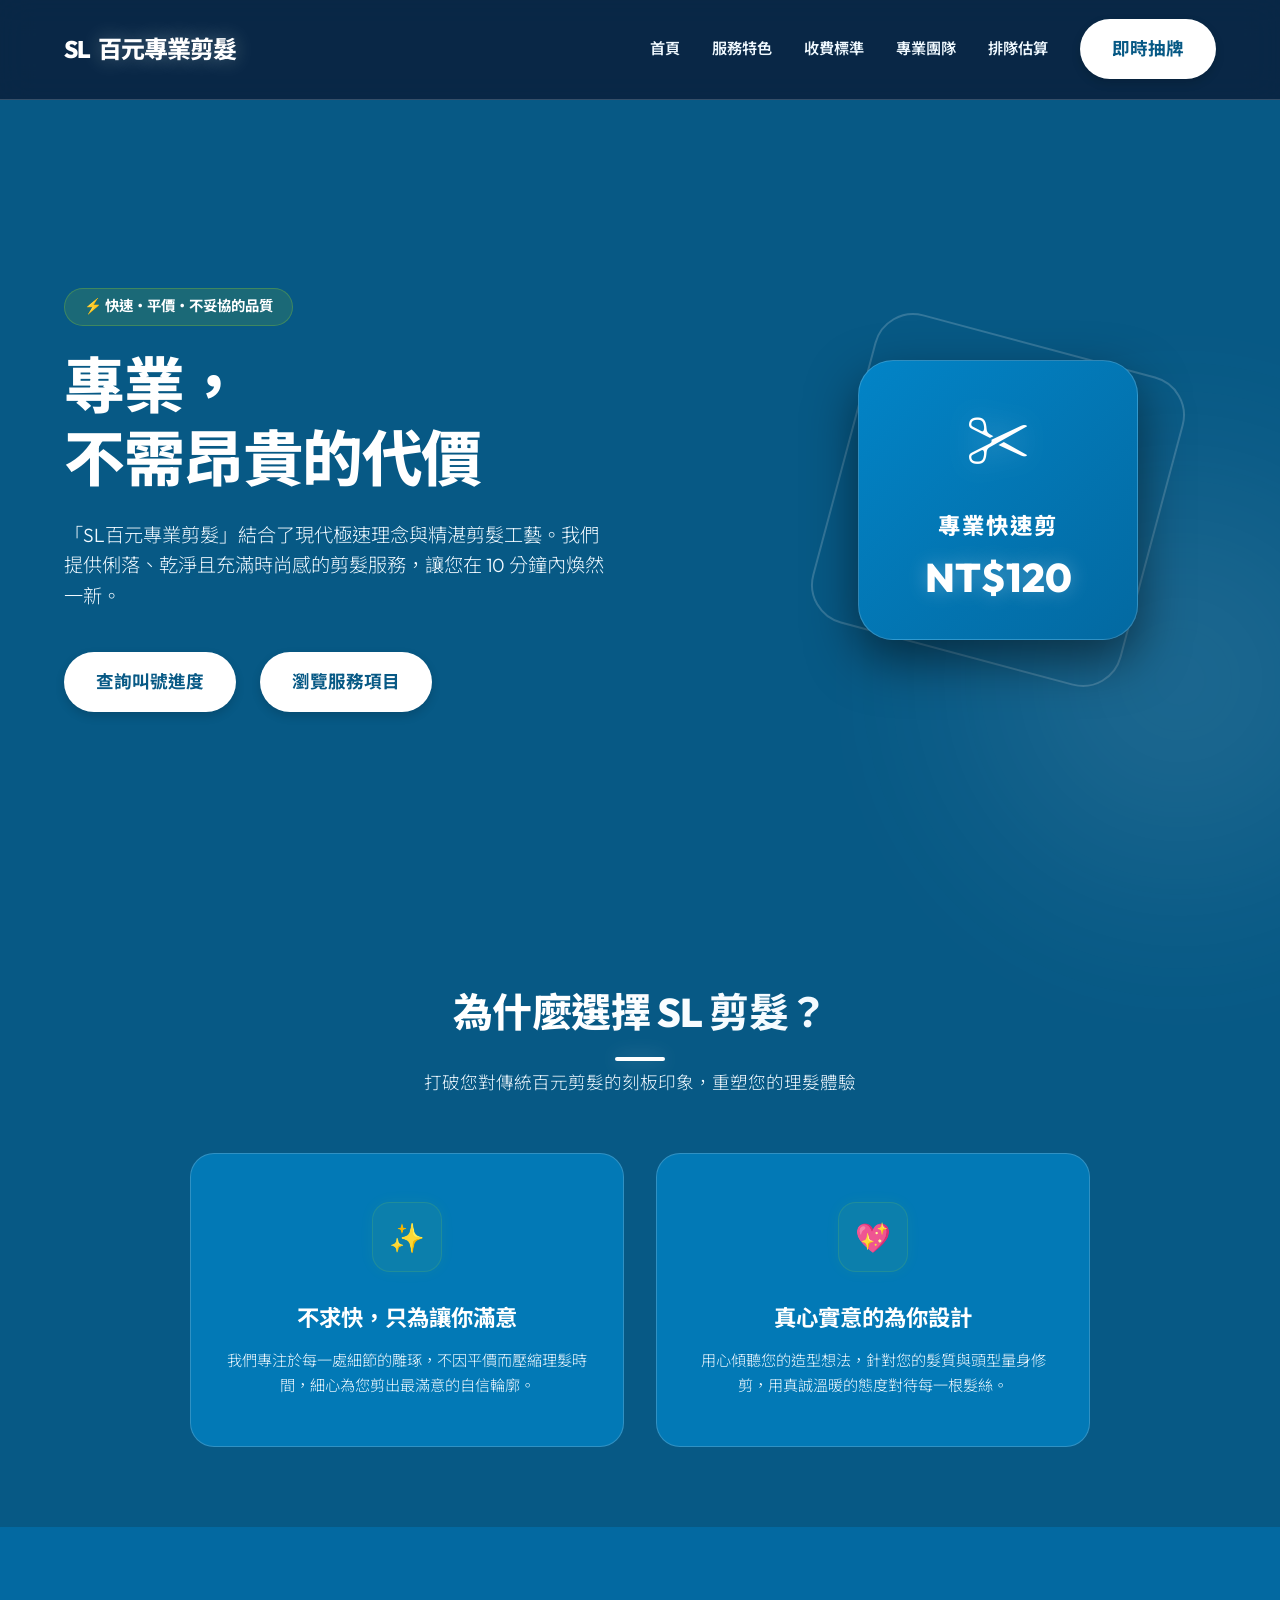
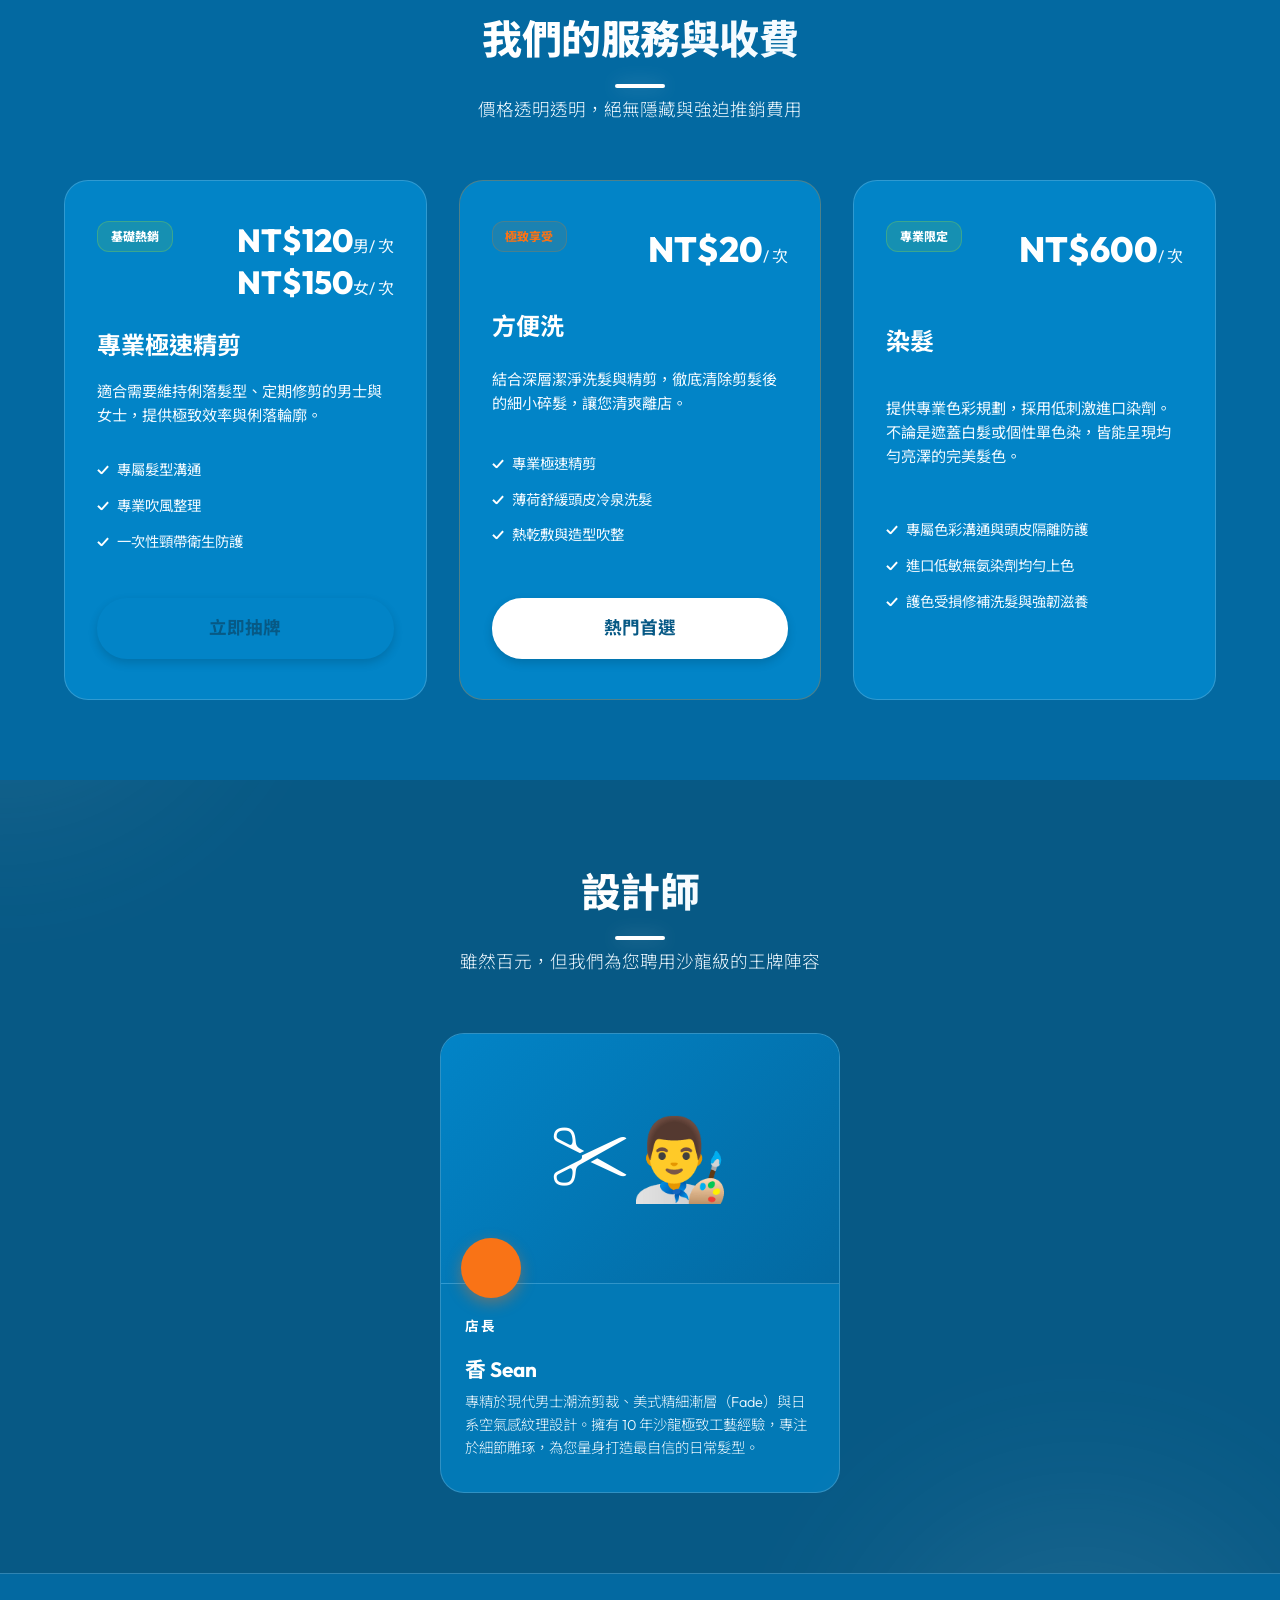
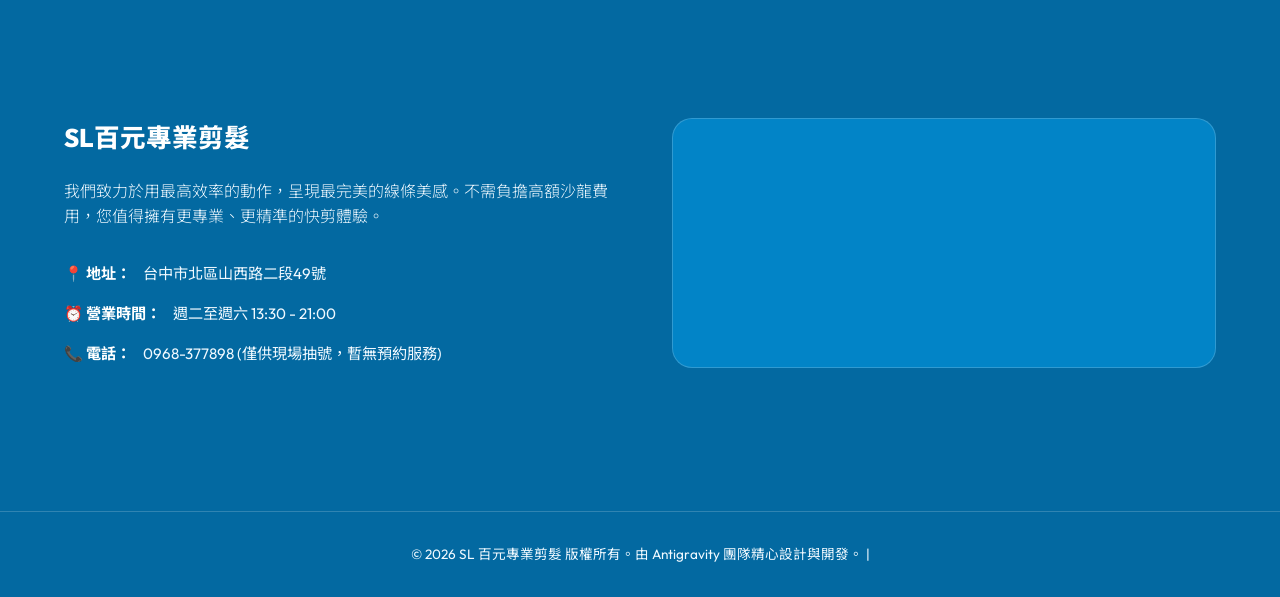
==== index.html @ 0983ba3c "手機版面更新" ====
<!DOCTYPE html>
<!-- lang="zh-Hant" 告訴瀏覽器這個網頁的語言是「繁體中文」 -->
<html lang="zh-Hant">

<head>
    <!-- 設定網頁編碼為 UTF-8，確保中文字不會變成亂碼 -->
    <meta charset="UTF-8">
    <!-- 設定 viewport 讓網頁可以在手機等行動裝置上正常縮放排版 -->
    <meta name="viewport" content="width=device-width, initial-scale=1.0, maximum-scale=1.0, user-scalable=no">
    <!-- 網頁標題，會顯示在瀏覽器的標籤頁上 -->
    <title>SL百元專業剪髮 | 極速、平價、時尚沙龍</title>

    <!-- SEO 與 Meta 設定：幫助 Google 搜尋引擎了解這個網頁在做什麼 -->
    <meta name="description" content="SL百元專業剪髮提供最快、最專業的男士女士剪髮服務。只需120元，由擁有多年沙龍經驗的設計師為您量身打造完美輪廓。本站提供線上號碼牌即時等候時間估算。">
    <!-- 關鍵字設定，當有人搜尋這些字時比較容易找到我們 -->
    <meta name="keywords" content="SL剪髮, 百元剪髮, 快速剪髮, 台北剪髮, 平價沙龍, 排隊叫號">

    <!-- 引入 Google Fonts 提供的漂亮字體 (Outfit 負責英文與數字，Noto Sans TC 負責中文) -->
    <link rel="preconnect" href="https://fonts.googleapis.com">
    <link rel="preconnect" href="https://fonts.gstatic.com" crossorigin>
    <link
        href="https://fonts.googleapis.com/css2?family=Outfit:wght@300;400;600;800&family=Noto+Sans+TC:wght@300;400;700&display=swap"
        rel="stylesheet">

    <!-- 網頁視覺樣式設計 (CSS)：連結到我們自己寫的 style.css 檔案 -->
    <link rel="stylesheet" href="./style.css">
</head>

<body>

    <!-- 這是畫面背景的裝飾微光效果 (透過 CSS 畫出的模糊圓形) -->
    <div class="ambient-glow glow-1"></div>
    <div class="ambient-glow glow-2"></div>
    <div class="ambient-glow glow-3"></div>

    <!-- 1. Header (導覽列區塊) -->
    <!-- header 標籤代表網頁頂部的區塊，id="mainHeader" 是為了讓 JavaScript 找得到它 -->
    <header class="header" id="mainHeader">
        <div class="nav-container">
            <!-- 點擊 Logo 會透過 #home 滑動到網頁最上方 -->
            <a href="#home" class="logo" id="navLogo">
                SL<span>百元專業剪髮</span>
            </a>

            <!-- 手機版才會出現的「漢堡選單按鈕」 -->
            <button class="nav-toggle" id="menuToggleBtn" aria-label="切換選單">
                <span></span>
                <span></span>
                <span></span>
            </button>

            <!-- 導覽列右側的選單連結清單 -->
            <ul class="nav-menu" id="navMenuList">
                <!-- href="#名稱" 會在同一個網頁內平滑滑動到指定的區塊 -->
                <li><a href="#home" class="nav-link">首頁</a></li>
                <li><a href="#features" class="nav-link">服務特色</a></li>
                <li><a href="#services" class="nav-link">收費標準</a></li>
                <li><a href="#stylists" class="nav-link">專業團隊</a></li>
                <!-- 這些是連到其他網頁的連結 -->
                <li><a href="./queue.html" class="nav-link">排隊估算</a></li>
                <!-- 加了 class="btn btn-primary" 讓這個連結看起來像一個顯眼的按鈕 -->
                <li><a href="./queue.html" class="btn btn-primary" id="headerCtaBtn">即時抽牌</a></li>
            </ul>
        </div>
    </header>

    <!-- 2. Hero Section (主視覺看板區塊，通常是一進網頁看到的第一個大畫面) -->
    <!-- id="home" 對應導覽列的連結，讓導覽列可以捲動到這裡 -->
    <section id="home" class="hero">
        <div class="container hero-grid">
            <!-- 左側文字區 -->
            <div class="hero-content">
                <!-- 品牌標語 -->
                <div class="hero-tagline">
                    ⚡ 快速・平價・不妥協的品質
                </div>
                <!-- 大標題，<br> 代表換行，<span>用來單獨改變「代價」這兩個字的顏色 -->
                <h1>專業，<br>不需昂貴的<span>代價</span></h1>
                <!-- 品牌簡介 -->
                <p>
                    「SL百元專業剪髮」結合了現代極速理念與精湛剪髮工藝。我們提供俐落、乾淨且充滿時尚感的剪髮服務，讓您在 10 分鐘內煥然一新。
                </p>
                <!-- 兩個行動呼籲按鈕 (Call to Action) -->
                <div class="hero-actions">
                    <!-- 連接到排隊頁面 -->
                    <a href="./queue.html" class="btn btn-primary">查詢叫號進度</a>
                    <!-- 滑動到下方的收費標準區塊 -->
                    <a href="#services" class="btn btn-primary">瀏覽服務項目</a>
                </div>
            </div>

            <!-- 右側視覺圖形區 (用 CSS 畫出的立體幾何圖形) -->
            <div class="hero-visual">
                <!-- 框線裝飾 -->
                <div class="visual-outline"></div>
                <!-- 實體的色塊 -->
                <div class="visual-solid">
                    <div class="visual-icon">✂</div>
                    <div class="visual-label">專業快速剪</div>
                    <div class="visual-price">NT$120</div>
                </div>
            </div>
        </div>
    </section>

    <!-- 3. Features Section (服務特色區塊) -->
    <section id="features" class="container">
        <!-- 區塊標題 -->
        <div class="section-title">
            <h2>為什麼選擇 SL 剪髮？</h2>
            <p>打破您對傳統百元剪髮的刻板印象，重塑您的理髮體驗</p>
        </div>

        <!-- 使用 CSS Grid 排列的兩個特色卡片 -->
        <div class="features-grid">
            <!-- 第一個特色卡片 -->
            <div class="feature-card">
                <div class="feature-icon">✨</div>
                <h3>不求快，只為讓你滿意</h3>
                <p>我們專注於每一處細節的雕琢，不因平價而壓縮理髮時間，細心為您剪出最滿意的自信輪廓。</p>
            </div>

            <!-- 第二個特色卡片 -->
            <div class="feature-card">
                <div class="feature-icon">💖</div>
                <h3>真心實意的為你設計</h3>
                <p>用心傾聽您的造型想法，針對您的髮質與頭型量身修剪，用真誠溫暖的態度對待每一根髮絲。</p>
            </div>
        </div>
    </section>

    <!-- 4. Services & Pricing (收費標準區塊) -->
    <section id="services" class="services">
        <div class="container">
            <div class="section-title">
                <h2>我們的服務與收費</h2>
                <p>價格透明透明，絕無隱藏與強迫推銷費用</p>
            </div>

            <!-- 使用 CSS Grid 橫向排列三個價目表卡片 -->
            <div class="services-grid">
                <!-- 價目卡片 1：基礎熱銷 -->
                <div class="service-card">
                    <div class="service-header">
                        <!-- 卡片左上角的小標籤 -->
                        <span class="service-badge">基礎熱銷</span>
                        <!-- 價格顯示區 -->
                        <div class="service-prices"
                            style="display: flex; flex-direction: column; align-items: flex-end; line-height: 1.2;">
                            <div class="service-price" style="font-size: 2rem;">NT$120<span>男/ 次</span></div>
                            <div class="service-price" style="font-size: 2rem; margin-top: 4px;">NT$150<span>女/ 次</span>
                            </div>
                        </div>
                    </div>
                    <h3>專業極速精剪</h3>
                    <p>適合需要維持俐落髮型、定期修剪的男士與女士，提供極致效率與俐落輪廓。</p>
                    <!-- 包含項目的清單 -->
                    <ul class="service-features">
                        <li>專屬髮型溝通</li>
                        <li>專業吹風整理</li>
                        <li>一次性頸帶衛生防護</li>
                    </ul>
                    <a href="./queue.html" class="btn btn-secondary">立即抽牌</a>
                </div>

                <!-- 價目卡片 2：極致享受 (特別加上橘色邊框突顯) -->
                <div class="service-card" style="border-color: rgba(255, 123, 0, 0.3);">
                    <div class="service-header">
                        <span class="service-badge popular">極致享受</span>
                        <div class="service-price">NT$20<span>/ 次</span></div>
                    </div>
                    <h3>方便洗</h3>
                    <p>結合深層潔淨洗髮與精剪，徹底清除剪髮後的細小碎髮，讓您清爽離店。</p>
                    <ul class="service-features">
                        <li>專業極速精剪</li>
                        <li>薄荷舒緩頭皮冷泉洗髮</li>
                        <li>熱乾敷與造型吹整</li>
                    </ul>
                    <a href="./queue.html" class="btn btn-primary">熱門首選</a>
                </div>

                <!-- 價目卡片 3：專業限定 -->
                <div class="service-card">
                    <div class="service-header">
                        <span class="service-badge">專業限定</span>
                        <div class="service-price">NT$600<span>/ 次</span></div>
                    </div>
                    <h3>染髮</h3>
                    <p>提供專業色彩規劃，採用低刺激進口染劑。不論是遮蓋白髮或個性單色染，皆能呈現均勻亮澤的完美髮色。</p>
                    <ul class="service-features">
                        <li>專屬色彩溝通與頭皮隔離防護</li>
                        <li>進口低敏無氨染劑均勻上色</li>
                        <li>護色受損修補洗髮與強韌滋養</li>
                    </ul>
                </div>
            </div>
        </div>
    </section>

    <!-- 5. Stylists Section (設計師團隊區塊) -->
    <section id="stylists" class="container">
        <div class="section-title">
            <h2>設計師</h2>
            <p>雖然百元，但我們為您聘用沙龍級的王牌陣容</p>
        </div>

        <div class="stylists-grid">
            <div class="stylist-card">
                <!-- 虛擬頭像圖示 -->
                <div class="stylist-avatar">✂👨‍🎨</div>
                <div class="stylist-info">
                    <div class="stylist-role">店長</div>
                    <h3>香 Sean</h3>
                    <!-- 店長個人介紹 -->
                    <p class="stylist-desc">專精於現代男士潮流剪裁、美式精細漸層（Fade）與日系空氣感紋理設計。擁有 10 年沙龍極致工藝經驗，專注於細節雕琢，為您量身打造最自信的日常髮型。
                    </p>
                </div>
            </div>
        </div>
    </section>

    <!-- 7. Footer (頁尾聯絡資訊區塊) -->
    <footer class="footer">
        <div class="container footer-grid">
            <!-- 左側文字聯絡資訊 -->
            <div class="footer-info">
                <h3>SL<span>百元專業剪髮</span></h3>
                <p>
                    我們致力於用最高效率的動作，呈現最完美的線條美感。不需負擔高額沙龍費用，您值得擁有更專業、更精準的快剪體驗。
                </p>
                <ul class="contact-list">
                    <!-- strong 標籤會讓裡面的文字變粗體 -->
                    <li class="contact-item"><strong>📍 地址：</strong> 台中市北區山西路二段49號</li>
                    <li class="contact-item"><strong>⏰ 營業時間：</strong> 週二至週六 13:30 - 21:00</li>
                    <li class="contact-item"><strong>📞 電話：</strong> 0968-377898 (僅供現場抽號，暫無預約服務)</li>
                </ul>
            </div>

            <!-- 右側 Google Maps 嵌入區塊 -->
            <!-- iframe 標籤可以在網頁裡面挖一個洞，用來顯示另一個網頁(這裡是 Google地圖) -->
            <div class="footer-map" aria-label="SL剪髮店面地圖" style="overflow: hidden;">
                <iframe 
                    width="100%" 
                    height="100%" 
                    frameborder="0" 
                    style="border:0;" 
                    src="https://maps.google.com/maps?q=台中市北區山西路二段49號&t=m&z=16&output=embed&iwloc=near" 
                    allowfullscreen>
                </iframe>
            </div>
        </div>

        <!-- 網頁最底部的版權宣告列 -->
        <div class="footer-bottom">
            <!-- &copy; 是一個特殊的 HTML 代碼，會顯示版權符號 © -->
            <p>&copy; 2026 SL 百元專業剪髮 版權所有。由 Antigravity 團隊精心設計與開發。 | 
                <!-- 移除公開的店長連結，改由直接輸入網址存取 -->
            </p>
        </div>
    </footer>

    <!-- ==========================================
         網頁互動邏輯 (內嵌 JavaScript)
         ========================================== -->
    <script>
        // DOMContentLoaded 代表等網頁 HTML 全部讀取完再執行，避免抓不到元素報錯
        document.addEventListener('DOMContentLoaded', () => {
            // try-catch 防護罩，避免程式錯誤導致整個畫面當掉
            try {
                // 啟動以下三個自訂函式
                initHeaderScroll();
                initMobileMenu();
                initButtonRipples();
            } catch (globalError) {
                console.error('[CRITICAL] 網頁初始化失敗，請聯絡前端開發小組：', globalError);
            }
        });

        // 1. 滾動時導覽列變色函式
        function initHeaderScroll() {
            const header = document.getElementById('mainHeader'); // 抓出 id="mainHeader" 的元素
            if (!header) return; // 抓不到就終止

            // 監聽網頁捲動事件
            window.addEventListener('scroll', () => {
                if (window.scrollY > 50) { // 如果網頁往下捲動超過 50 像素
                    header.classList.add('header-scrolled'); // 幫它加上深色背景的 class
                } else {
                    header.classList.remove('header-scrolled'); // 恢復透明
                }
            });
        }

        // 2. 手機版收合選單邏輯 (漢堡按鈕)
        function initMobileMenu() {
            const navToggle = document.getElementById('menuToggleBtn'); // 漢堡按鈕
            const navMenu = document.getElementById('navMenuList');     // 隱藏的選單清單

            if (!navToggle || !navMenu) return; // 找不到就不執行

            // 點擊漢堡按鈕時觸發
            navToggle.addEventListener('click', (e) => {
                e.stopPropagation(); // 阻止點擊事件擴散到整個網頁
                
                // 檢查目前是否為打開狀態
                const isOpen = navMenu.style.display === 'flex';
                if (isOpen) {
                    navMenu.style.display = 'none'; // 隱藏
                } else {
                    // 打開選單，並強制加上一堆排版 CSS 設定
                    navMenu.style.display = 'flex';
                    navMenu.style.flexDirection = 'column'; // 直排
                    navMenu.style.position = 'absolute';    // 浮動定位
                    navMenu.style.top = '100%';             // 在導覽列的正下方
                    navMenu.style.left = '0';
                    navMenu.style.width = '100%';           // 全螢幕寬度
                    navMenu.style.backgroundColor = 'rgba(3, 105, 161, 0.98)'; // 設定藍色背景
                    navMenu.style.padding = '1.5rem';
                    navMenu.style.borderBottom = '1px solid var(--glass-border)';
                }
            });

            // 點擊選單內的任何連結時，自動幫客人把選單關起來 (避免選單擋住畫面)
            navMenu.querySelectorAll('.nav-link').forEach(link => {
                link.addEventListener('click', () => {
                    if (window.innerWidth <= 768) { // 只在手機螢幕寬度時執行
                        navMenu.style.display = 'none';
                    }
                });
            });

            // 點擊畫面外面的任何地方，如果選單是開著的，就自動關閉它
            document.addEventListener('click', (e) => {
                // 確定目前是手機寬度而且選單是打開的
                if (window.innerWidth <= 768 && navMenu.style.display === 'flex') {
                    // 如果點擊的地方既不是選單裡面，也不是漢堡按鈕
                    if (!navMenu.contains(e.target) && !navToggle.contains(e.target)) {
                        navMenu.style.display = 'none'; // 關閉選單
                    }
                }
            });
        }

        // 3. 按鈕點擊水波紋效果 (Ripple)
        // 這個特效會在按鈕裡面畫一個圓形，然後透過 CSS 放大變透明，製造水波漣漪的感覺
        function initButtonRipples() {
            // 找出網頁上所有套用 .btn 的按鈕
            const buttons = document.querySelectorAll('.btn');
            buttons.forEach(button => {
                // 為每顆按鈕綁定點擊事件
                button.addEventListener('click', function (e) {
                    try {
                        const circle = document.createElement('span'); // 產生一個空的 <span> 標籤
                        // 計算圓形的直徑要多大 (拿按鈕寬或高最大的一邊)
                        const diameter = Math.max(this.clientWidth, this.clientHeight);
                        const radius = diameter / 2; // 計算半徑

                        // 設定圓形的大小
                        circle.style.width = circle.style.height = `${diameter}px`;
                        // 根據滑鼠點擊螢幕的 XY 座標，減去按鈕本身在螢幕上的 XY 座標，算出圓形要出現的中心點
                        circle.style.left = `${e.clientX - this.getBoundingClientRect().left - radius}px`;
                        circle.style.top = `${e.clientY - this.getBoundingClientRect().top - radius}px`;
                        circle.classList.add('ripple'); // 加上 ripple class 來啟動 CSS 動畫

                        // 先把前一次點擊產生的舊水波紋清掉，避免累積太多造成網頁卡頓
                        const ripple = this.querySelector('.ripple');
                        if (ripple) ripple.remove();

                        // 把畫好的圓形加到按鈕裡面
                        this.appendChild(circle);
                    } catch (err) {
                        console.error('[Error] 無法繪製水波紋特效：', err);
                    }
                });
            });
        }
    </script>
</body>

</html>
---- style.css ----
@charset "UTF-8";

/* ==========================================================================
   1. CSS 變數系統 & 基礎設定 (教學註解)
   --------------------------------------------------------------------------
   【觀念教學】
   :root 代表整份 HTML 文件的根元素，我們通常在這裡宣告「CSS 變數」(Custom Properties)。
   變數的好處是「一處修改，全域生效」。例如你想把網站主色調從藍色換成綠色，
   只要改這裡的 --bg-main 即可，不用去找幾百行程式碼一個個換。
   ========================================================================== */
:root {
    /* 品牌色彩系統 (海洋活力亮藍與白配色) */
    --bg-main: #075985;
    /* 活力深天藍，更亮且飽滿 */
    --bg-secondary: #0284c7;
    /* 亮天藍卡片 */
    --bg-accent-dark: #0369a1;
    /* 區塊中天藍 */
    --color-accent: #ffffff;
    /* 純白 (主強調色) */
    --color-accent-glow: rgba(255, 255, 255, 0.3);
    --color-orange: #f97316;
    /* 活力亮橘色 (點綴色) */
    --color-orange-glow: rgba(249, 115, 22, 0.4);

    /* 文字與狀態色彩 */
    --text-primary: #ffffff;
    --text-secondary: #f0f9ff;
    /* 淺藍白，提升亮色調質感 */
    --text-dark: #075985;
    /* 搭配白色按鈕的文字深天藍色 */

    /* 玻璃擬態與邊框 */
    --glass-bg: rgba(2, 132, 199, 0.75);
    --glass-border: rgba(255, 255, 255, 0.18);

    /* 動態與陰影 */
    --transition-smooth: all 0.4s cubic-bezier(0.16, 1, 0.3, 1);
    --shadow-neon: 0 0 20px var(--color-accent-glow);
    --font-sans: 'Outfit', 'Noto Sans TC', sans-serif;
}

/* 全域重設 */
* {
    box-sizing: border-box;
    margin: 0;
    padding: 0;
    scroll-behavior: smooth;
    /* 點擊導覽列時平滑滾動 */
}

html, body {
    overflow-x: hidden;
    width: 100%;
}

body {
    font-family: var(--font-sans);
    background-color: var(--bg-main);
    color: var(--text-primary);
    line-height: 1.6;
    position: relative;
}

/* 背景動態微光裝飾 */
.ambient-glow {
    position: absolute;
    width: 600px;
    height: 600px;
    background: radial-gradient(circle, var(--color-accent-glow) 0%, rgba(11, 19, 43, 0) 70%);
    filter: blur(80px);
    border-radius: 50%;
    z-index: -1;
    pointer-events: none;
    opacity: 0.4;
}

.glow-1 {
    top: 10%;
    right: -200px;
}

.glow-2 {
    top: 50%;
    left: -300px;
}

.glow-3 {
    bottom: 5%;
    right: -100px;
}

/* ==========================================================================
   2. 常用元件與排版 (Layout) (教學註解)
   --------------------------------------------------------------------------
   【觀念教學】
   .container 是一個常見的網頁排版技巧。它用來限制內容的最大寬度 (max-width)，
   並利用 margin: 0 auto; 讓內容在畫面上永遠保持「水平置中」。
   這樣即使在超大螢幕上，內容也不會無限延伸到兩側。
   ========================================================================== */
.container {
    width: 90%;
    max-width: 1200px;
    margin: 0 auto;
    padding: 5rem 0;
}

.section-title {
    text-align: center;
    margin-bottom: 3.5rem;
}

.section-title h2 {
    font-size: 2.5rem;
    font-weight: 800;
    letter-spacing: -0.5px;
    display: inline-block;
    background: linear-gradient(135deg, #ffffff 30%, var(--text-secondary) 100%);
    -webkit-background-clip: text;
    background-clip: text;
    -webkit-text-fill-color: transparent;
    color: transparent;
}

.section-title h2::after {
    content: '';
    display: block;
    width: 50px;
    height: 4px;
    background: var(--color-accent);
    margin: 0.8rem auto 0;
    border-radius: 2px;
    box-shadow: var(--shadow-neon);
}

.section-title p {
    color: var(--text-secondary);
    font-size: 1.1rem;
    font-weight: 300;
    margin-top: 0.5rem;
}

/* 霓虹特效按鈕 */
.btn {
    display: inline-flex;
    align-items: center;
    justify-content: center;
    padding: 0.8rem 2.2rem;
    font-size: 1rem;
    font-weight: 700;
    border-radius: 30px;
    cursor: pointer;
    text-decoration: none;
    transition: var(--transition-smooth);
    border: 2px solid transparent;
    position: relative;
    overflow: hidden;
}

.btn-primary {
    background-color: var(--color-accent);
    color: var(--text-dark);
}

.btn-primary:hover {
    transform: translateY(-3px);
    box-shadow: 0 8px 25px var(--color-accent-glow);
    background-color: #f1f5f9;
    /* 懸停時為淺灰白色 */
}

<<<<<<< HEAD
.btn-secondary {
    background-color: rgba(255, 255, 255, 0.1);
    color: var(--text-primary);
    border-color: rgba(255, 255, 255, 0.4);
    backdrop-filter: blur(8px);
    -webkit-backdrop-filter: blur(8px);
    text-shadow: 0 2px 4px rgba(0, 0, 0, 0.5);
}

.btn-secondary:hover {
    background-color: rgba(255, 255, 255, 0.2);
    border-color: var(--color-accent);
    color: var(--color-accent);
    box-shadow: var(--shadow-neon);
    transform: translateY(-3px);
}
=======
        .btn-secondary {
            background-color: rgba(255, 255, 255, 0.1);
            color: var(--text-primary);
            border-color: rgba(255, 255, 255, 0.4);
            backdrop-filter: blur(8px);
            -webkit-backdrop-filter: blur(8px);
            text-shadow: 0 2px 4px rgba(0, 0, 0, 0.5);
        }

        .btn-secondary:hover {
            background-color: rgba(255, 255, 255, 0.2);
            border-color: var(--color-accent);
            color: var(--color-accent);
            box-shadow: var(--shadow-neon);
            transform: translateY(-3px);
        }
>>>>>>> 982268208e9012d953adcbf5a5a7d2ddab600d54

/* 按鈕點擊水波紋效果 */
.ripple {
    position: absolute;
    background: rgba(255, 255, 255, 0.4);
    border-radius: 50%;
    transform: scale(0);
    animation: ripple-effect 0.6s linear;
    pointer-events: none;
}

@keyframes ripple-effect {
    to {
        transform: scale(4);
        opacity: 0;
    }
}

/* ==========================================================================
   3. Header (導覽列 - 玻璃擬態) (教學註解)
   --------------------------------------------------------------------------
   【觀念教學】
   這裡使用了 position: fixed; 把導覽列「釘」在畫面最上方，就算往下滾動也不會消失。
   另外，backdrop-filter: blur(15px); 是一種叫做「玻璃擬態(Glassmorphism)」的現代設計手法，
   可以讓背景產生毛玻璃的模糊半透明效果，看起來非常有質感。
   ========================================================================== */
.header {
    position: fixed;
    top: 0;
    left: 0;
    width: 100%;
    z-index: 100;
    background: rgba(11, 19, 43, 0.7);
    backdrop-filter: blur(15px);
    -webkit-backdrop-filter: blur(15px);
    border-bottom: 1px solid var(--glass-border);
    transition: var(--transition-smooth);
}

.header-scrolled {
    background: rgba(11, 19, 43, 0.95);
    padding: 0.6rem 0;
    box-shadow: 0 10px 30px rgba(0, 0, 0, 0.3);
}

.nav-container {
    width: 90%;
    max-width: 1200px;
    margin: 0 auto;
    display: flex;
    justify-content: space-between;
    align-items: center;
    padding: 1.2rem 0;
}

.logo {
    font-size: 1.5rem;
    font-weight: 800;
    color: var(--text-primary);
    text-decoration: none;
    letter-spacing: -1px;
    display: flex;
    align-items: center;
    gap: 8px;
}

.logo span {
    color: var(--color-accent);
    text-shadow: var(--shadow-neon);
}

.nav-menu {
    display: flex;
    list-style: none;
    gap: 2rem;
    align-items: center;
}

.nav-link {
    color: var(--text-secondary);
    text-decoration: none;
    font-size: 0.95rem;
    font-weight: 600;
    transition: var(--transition-smooth);
    position: relative;
    padding: 0.5rem 0;
}

.nav-link::after {
    content: '';
    position: absolute;
    bottom: 0;
    left: 0;
    width: 0;
    height: 2px;
    background-color: var(--color-accent);
    transition: var(--transition-smooth);
    box-shadow: var(--shadow-neon);
}

.nav-link:hover {
    color: var(--text-primary);
}

.nav-link:hover::after {
    width: 100%;
}

.nav-toggle {
    display: none;
    flex-direction: column;
    gap: 6px;
    cursor: pointer;
    background: none;
    border: none;
}

.nav-toggle span {
    width: 25px;
    height: 3px;
    background-color: var(--text-primary);
    border-radius: 2px;
    transition: var(--transition-smooth);
}

/* ==========================================================================
   4. Hero Section (主視覺看板) (教學註解)
   --------------------------------------------------------------------------
   【觀念教學】
   Hero Section 通常是使用者進站後看到的第一個「滿版畫面」。
   這裡使用了 min-height: 100vh; (vh = viewport height)，確保這塊區域至少會跟螢幕一樣高。
   排版上使用 display: grid; 來切割左右兩塊 (文字與圖片)，這是非常強大且好用的排版工具。
   ========================================================================== */
.hero {
    min-height: 100vh;
    display: flex;
    align-items: center;
    padding-top: 100px;
    position: relative;
}

.hero-grid {
    display: grid;
    grid-template-columns: 1.2fr 0.8fr;
    gap: 4rem;
    align-items: center;
}

.hero-tagline {
    background: rgba(204, 255, 0, 0.1);
    color: var(--color-accent);
    border: 1px solid rgba(204, 255, 0, 0.2);
    padding: 0.4rem 1.2rem;
    border-radius: 20px;
    font-size: 0.9rem;
    font-weight: 700;
    display: inline-flex;
    align-items: center;
    gap: 6px;
    margin-bottom: 1.5rem;
}

.hero h1 {
    font-size: 3.8rem;
    font-weight: 800;
    line-height: 1.2;
    margin-bottom: 1.5rem;
    letter-spacing: -1.5px;
}

.hero h1 span {
    background: linear-gradient(to right, var(--color-accent), #ffffff);
    -webkit-background-clip: text;
    background-clip: text;
    -webkit-text-fill-color: transparent;
    color: transparent;
}

.hero p {
    color: var(--text-secondary);
    font-size: 1.2rem;
    font-weight: 300;
    margin-bottom: 2.5rem;
    max-width: 550px;
}

.hero-actions {
    display: flex;
    gap: 1.5rem;
}

/* 右側創意理髮造型圖標 */
.hero-visual {
    position: relative;
    display: flex;
    justify-content: center;
    align-items: center;
}

.visual-outline {
    width: 320px;
    height: 320px;
    border: 2px solid var(--glass-border);
    border-radius: 40px;
    position: relative;
    transform: rotate(15deg);
    animation: rotateSlow 25s linear infinite;
}

.visual-solid {
    position: absolute;
    width: 280px;
    height: 280px;
    background: linear-gradient(135deg, var(--bg-secondary) 0%, var(--bg-accent-dark) 100%);
    border: 1px solid var(--glass-border);
    border-radius: 35px;
    display: flex;
    flex-direction: column;
    justify-content: center;
    align-items: center;
    box-shadow: 0 20px 50px rgba(0, 0, 0, 0.5);
}

.visual-icon {
    font-size: 4rem;
    margin-bottom: 1rem;
    filter: drop-shadow(0 0 15px var(--color-accent-glow));
    animation: bounceSlow 3s ease-in-out infinite alternate;
}

.visual-label {
    font-size: 1.4rem;
    font-weight: 800;
    letter-spacing: 2px;
}

.visual-price {
    color: var(--color-accent);
    font-size: 2.5rem;
    font-weight: 800;
    text-shadow: var(--shadow-neon);
}

@keyframes rotateSlow {
    to {
        transform: rotate(375deg);
    }
}

@keyframes bounceSlow {
    0% {
        transform: translateY(0);
    }

    100% {
        transform: translateY(-15px);
    }
}

/* ==========================================================================
   5. Features Section (三大特色卡片) (教學註解)
   --------------------------------------------------------------------------
   【觀念教學】
   這裡同樣運用 display: grid; 來製作卡片列表。
   在 :hover (滑鼠游標懸停) 時，加上 transform: translateY(-10px); 
   可以讓卡片在視覺上「浮起來」，增加網頁的互動性與生命力。
   ========================================================================== */
.features-grid {
    display: grid;
    grid-template-columns: repeat(2, 1fr);
    gap: 2rem;
    max-width: 900px;
    margin: 0 auto;
}

.feature-card {
    background: var(--glass-bg);
    border: 1px solid var(--glass-border);
    padding: 3rem 2rem;
    border-radius: 24px;
    text-align: center;
    transition: var(--transition-smooth);
}

.feature-card:hover {
    transform: translateY(-10px);
    border-color: rgba(204, 255, 0, 0.3);
    box-shadow: 0 15px 35px rgba(0, 0, 0, 0.4), 0 0 20px rgba(204, 255, 0, 0.05);
}

.feature-icon {
    background: rgba(204, 255, 0, 0.05);
    border: 1px solid rgba(204, 255, 0, 0.1);
    color: var(--color-accent);
    width: 70px;
    height: 70px;
    border-radius: 18px;
    display: flex;
    justify-content: center;
    align-items: center;
    margin: 0 auto 1.8rem;
    font-size: 1.8rem;
    box-shadow: 0 0 15px rgba(204, 255, 0, 0.05);
    transition: var(--transition-smooth);
}

.feature-card:hover .feature-icon {
    background-color: var(--color-accent);
    color: var(--text-dark);
    box-shadow: var(--shadow-neon);
    transform: scale(1.05);
}

.feature-card h3 {
    font-size: 1.4rem;
    font-weight: 700;
    margin-bottom: 0.8rem;
}

.feature-card p {
    color: var(--text-secondary);
    font-size: 0.95rem;
    font-weight: 300;
}

/* ==========================================================================
           6. Services & Pricing (服務項目與價目表)
           ========================================================================== */
.services {
    background-color: var(--bg-accent-dark);
}

.services-grid {
    display: grid;
    grid-template-columns: repeat(3, 1fr);
    gap: 2rem;
}

.service-card {
    background: var(--bg-secondary);
    border: 1px solid var(--glass-border);
    border-radius: 24px;
    padding: 2.5rem 2rem;
    display: flex;
    flex-direction: column;
    justify-content: space-between;
    transition: var(--transition-smooth);
}

.service-card:hover {
    border-color: rgba(204, 255, 0, 0.3);
    box-shadow: 0 15px 30px rgba(0, 0, 0, 0.5);
    transform: scale(1.02);
}

.service-header {
    display: flex;
    justify-content: space-between;
    align-items: flex-start;
    margin-bottom: 1.5rem;
}

.service-badge {
    background-color: rgba(204, 255, 0, 0.1);
    color: var(--color-accent);
    font-size: 0.75rem;
    font-weight: 800;
    padding: 0.3rem 0.8rem;
    border-radius: 12px;
    border: 1px solid rgba(204, 255, 0, 0.2);
}

.service-badge.popular {
    background-color: rgba(255, 123, 0, 0.1);
    color: var(--color-orange);
    border: 1px solid rgba(255, 123, 0, 0.2);
}

.service-price {
    font-size: 2.2rem;
    font-weight: 800;
    color: var(--text-primary);
}

.service-price span {
    font-size: 1rem;
    color: var(--text-secondary);
    font-weight: 400;
}

.service-card h3 {
    font-size: 1.5rem;
    font-weight: 700;
    margin-bottom: 1rem;
}

.service-card p {
    color: var(--text-secondary);
    font-size: 0.95rem;
    margin-bottom: 1.8rem;
    min-height: 50px;
}

.service-features {
    list-style: none;
    margin-bottom: 2rem;
}

.service-features li {
    display: flex;
    align-items: center;
    gap: 8px;
    font-size: 0.9rem;
    margin-bottom: 0.8rem;
    color: var(--text-secondary);
}

.service-features li::before {
    content: '✓';
    color: var(--color-accent);
    font-weight: bold;
}

/* ==========================================================================
           7. Stylists (設計師團隊)
           ========================================================================== */
.stylists-grid {
    display: flex;
    justify-content: center;
    gap: 2rem;
}

.stylist-card {
    background: var(--glass-bg);
    border: 1px solid var(--glass-border);
    border-radius: 24px;
    overflow: hidden;
    transition: var(--transition-smooth);
    max-width: 400px;
    width: 100%;
}

.stylist-card:hover {
    border-color: rgba(255, 123, 0, 0.3);
    box-shadow: 0 15px 35px rgba(0, 0, 0, 0.4);
    transform: translateY(-5px);
}

.stylist-avatar {
    height: 250px;
    background: linear-gradient(135deg, var(--bg-secondary) 0%, var(--bg-accent-dark) 100%);
    display: flex;
    justify-content: center;
    align-items: center;
    font-size: 5rem;
    position: relative;
    border-bottom: 1px solid var(--glass-border);
}

.stylist-avatar::after {
    content: '';
    position: absolute;
    bottom: -15px;
    left: 20px;
    width: 60px;
    height: 60px;
    background: var(--color-orange);
    border-radius: 50%;
    z-index: 1;
    box-shadow: 0 5px 15px var(--color-orange-glow);
}

.stylist-card:nth-child(2) .stylist-avatar::after {
    background: var(--color-accent);
    box-shadow: 0 5px 15px var(--color-accent-glow);
}

.stylist-info {
    padding: 2rem 1.5rem;
}

.stylist-info h3 {
    font-size: 1.3rem;
    font-weight: 700;
    margin-bottom: 0.3rem;
}

.stylist-role {
    color: var(--color-accent);
    font-size: 0.85rem;
    font-weight: 700;
    text-transform: uppercase;
    letter-spacing: 1.5px;
    margin-bottom: 1rem;
}

.stylist-card:nth-child(2) .stylist-role {
    color: var(--color-orange);
}

.stylist-desc {
    color: var(--text-secondary);
    font-size: 0.9rem;
    font-weight: 300;
}



/* ==========================================================================
           9. Footer (頁尾營業與地圖資訊)
           ========================================================================== */
.footer {
    background-color: var(--bg-accent-dark);
    border-top: 1px solid var(--glass-border);
    padding: 4rem 0 2rem;
}

.footer-grid {
    display: grid;
    grid-template-columns: repeat(2, 1fr);
    gap: 4rem;
    margin-bottom: 3rem;
}

.footer-info h3 {
    font-size: 1.6rem;
    font-weight: 800;
    margin-bottom: 1.2rem;
}

.footer-info h3 span {
    color: var(--color-accent);
}

.footer-info p {
    color: var(--text-secondary);
    margin-bottom: 2rem;
    font-weight: 300;
}

.contact-list {
    list-style: none;
}

.contact-item {
    display: flex;
    align-items: center;
    gap: 12px;
    margin-bottom: 1rem;
    color: var(--text-secondary);
    font-size: 0.95rem;
}

.contact-item strong {
    color: var(--text-primary);
}

.footer-map {
    height: 250px;
    background-color: var(--bg-secondary);
    border: 1px solid var(--glass-border);
    border-radius: 20px;
    overflow: hidden;
    position: relative;
}

.map-placeholder {
    width: 100%;
    height: 100%;
    display: flex;
    justify-content: center;
    align-items: center;
    font-size: 1.2rem;
    color: var(--text-secondary);
    background: radial-gradient(circle, var(--bg-secondary) 10%, var(--bg-accent-dark) 90%);
}

.map-accent-line {
    position: absolute;
    width: 2px;
    height: 100%;
    background-color: rgba(204, 255, 0, 0.1);
    left: 40%;
}

.map-accent-line-h {
    position: absolute;
    width: 100%;
    height: 2px;
    background-color: rgba(204, 255, 0, 0.1);
    top: 50%;
}

.map-pin {
    position: absolute;
    top: 50%;
    left: 40%;
    transform: translate(-50%, -50%);
    font-size: 2rem;
    filter: drop-shadow(0 0 10px var(--color-accent-glow));
    animation: bounceSlow 2s ease-in-out infinite alternate;
}

.footer-bottom {
    text-align: center;
    padding-top: 2rem;
    border-top: 1px solid var(--glass-border);
    color: var(--text-secondary);
    font-size: 0.85rem;
}

/* ==========================================================================
   10. RWD 手機版響應式調校 (教學註解)
   --------------------------------------------------------------------------
   【觀念教學】
   @media (max-width: 992px) 代表「當螢幕寬度小於 992px (通常是平板或手機) 時，套用以下樣式」。
   這就是 RWD (響應式網頁設計) 的核心精髓。
   我們通常會在這裡把原本的左右並排 (grid-template-columns: 1fr 1fr)
   改成單欄直排 (grid-template-columns: 1fr)，以適應手機的窄螢幕。
   ========================================================================== */
@media (max-width: 992px) {
    .hero-grid {
        grid-template-columns: 1fr;
        gap: 3rem;
        text-align: center;
    }

    .hero h1 {
        font-size: 3rem;
    }

    .hero p {
        margin-left: auto;
        margin-right: auto;
    }

    .hero-actions {
        justify-content: center;
    }

    .features-grid,
    .services-grid,
    .stylists-grid {
        grid-template-columns: 1fr;
        gap: 2rem;
    }

    .footer-grid {
        grid-template-columns: 1fr;
        gap: 3rem;
    }
}

@media (max-width: 768px) {
    .nav-menu {
        display: none;
        /* 手機端預設收合 */
    }

    .nav-toggle {
        display: flex;
    }

    .container {
        padding: 3.5rem 0;
    }

}

/* ==========================================================================
           11. Queue Layout (排隊主版面與彈窗)
           ========================================================================== */


/* ==========================================================================
           12. Admin Dashboard (店長管理後台)
           ========================================================================== */
/* 現場叫號狀態看板 */
.status-display {
    display: grid;
    grid-template-columns: repeat(3, 1fr);
    gap: 1.5rem;
    background-color: var(--bg-accent-dark);
    padding: 1.5rem;
    border-radius: 20px;
    margin-bottom: 2.5rem;
    border: 1px solid var(--glass-border);
    text-align: center;
}

.status-lbl {
    font-size: 0.8rem;
    color: var(--text-secondary);
    margin-bottom: 0.4rem;
    font-weight: 600;
}

.status-val {
    font-size: 2.2rem;
    font-weight: 800;
    color: var(--color-accent);
    text-shadow: var(--shadow-neon);
}

.status-item:nth-child(2) .status-val {
    color: var(--color-orange);
    text-shadow: 0 0 20px var(--color-orange-glow);
}

/* 快速控制鍵 */
.control-panel {
    display: flex;
    flex-direction: column;
    gap: 1.2rem;
    margin-bottom: 2.5rem;
}

.btn {
    display: inline-flex;
    align-items: center;
    justify-content: center;
    padding: 1rem 2rem;
    font-size: 1.1rem;
    font-weight: 700;
    border-radius: 30px;
    cursor: pointer;
    border: none;
    transition: var(--transition-smooth);
    text-decoration: none;
    color: var(--text-dark);
    box-shadow: 0 4px 10px rgba(0, 0, 0, 0.15);
}

.btn-call-next {
    background-color: #10b981;
    /* 活力翡翠綠 */
    color: #ffffff;
    font-size: 1.25rem;
}

.btn-call-next:hover {
    background-color: #059669;
    transform: translateY(-2px);
    box-shadow: 0 8px 20px rgba(16, 185, 129, 0.4);
}

.btn-call-prev {
    background-color: #f59e0b;
    /* 橙黃 */
    color: #ffffff;
}

.btn-call-prev:hover {
    background-color: #d97706;
    transform: translateY(-2px);
    box-shadow: 0 6px 15px rgba(245, 158, 11, 0.35);
}

.btn-reset {
    background-color: transparent;
    color: #f87171;
    /* 紅 */
    border: 2px solid #ef4444;
}

.btn-reset:hover {
    background-color: rgba(239, 68, 68, 0.1);
    transform: translateY(-2px);
}

/* 系統提示區 */
.sys-notice {
    background: rgba(255, 255, 255, 0.05);
    border-left: 4px solid #38bdf8;
    padding: 0.8rem 1.2rem;
    border-radius: 0 12px 12px 0;
    font-size: 0.85rem;
    color: var(--text-secondary);
    margin-bottom: 2rem;
    display: none;
    /* 有事件時才顯現 */
}

/* 手動校正面板 */
.manual-panel h3 {
    font-size: 1.2rem;
    margin-bottom: 1.2rem;
    border-bottom: 1px solid var(--glass-border);
    padding-bottom: 0.6rem;
}

.form-row {
    display: grid;
    grid-template-columns: repeat(3, 1fr);
    gap: 1rem;
    margin-bottom: 1.2rem;
}

.form-group {
    display: flex;
    flex-direction: column;
    gap: 6px;
}

.form-group label {
    font-size: 0.85rem;
    color: var(--text-secondary);
    font-weight: 600;
}

.form-input {
    width: 100%;
    background-color: rgba(0, 8, 20, 0.5);
    border: 2px solid var(--glass-border);
    padding: 0.8rem;
    border-radius: 12px;
    color: #fff;
    font-size: 1.05rem;
    text-align: center;
    transition: var(--transition-smooth);
    font-family: var(--font-sans);
}

.form-input:focus {
    outline: none;
    border-color: #fff;
}

.error-container {
    color: #ef4444;
    font-size: 0.85rem;
    margin-top: -0.5rem;
    margin-bottom: 1rem;
    display: none;
    align-items: center;
    gap: 6px;
}

.btn-submit {
    background-color: #ffffff;
    color: var(--text-dark);
    width: 100%;
}

.btn-submit:hover {
    background-color: #e2e8f0;
}


@media (max-width: 576px) {
    .form-row {
        grid-template-columns: 1fr;
        gap: 1rem;
    }


    /* ==========================================================================
   13. Page Specific Overrides (�ץ����P�����@�����O���t��)
   ========================================================================== */

    /* Queue Page Overrides */
    .queue-wrapper .container {
        padding: 2rem 0;
    }

    .header .nav-container {
        padding: 0.8rem 0;
    }

    /* Admin Page Overrides */
    .admin-container {
        max-width: 800px !important;
        padding: 2rem 0 !important;
        flex: 1;
    }

    .admin-header .header-content {
        width: 90%;
        max-width: 800px;
        margin: 0 auto;
        display: flex;
        justify-content: space-between;
        align-items: center;
    }

    .admin-header {
        padding: 1rem 0;
    }
}

@media (max-width: 992px) {
        .hero-content {
            display: flex !important;
            flex-direction: column !important;
            align-items: center !important;
            text-align: center !important;
            width: 100% !important;
        }

        .hero h1 {
            font-size: 2.3rem !important;
        }
    }
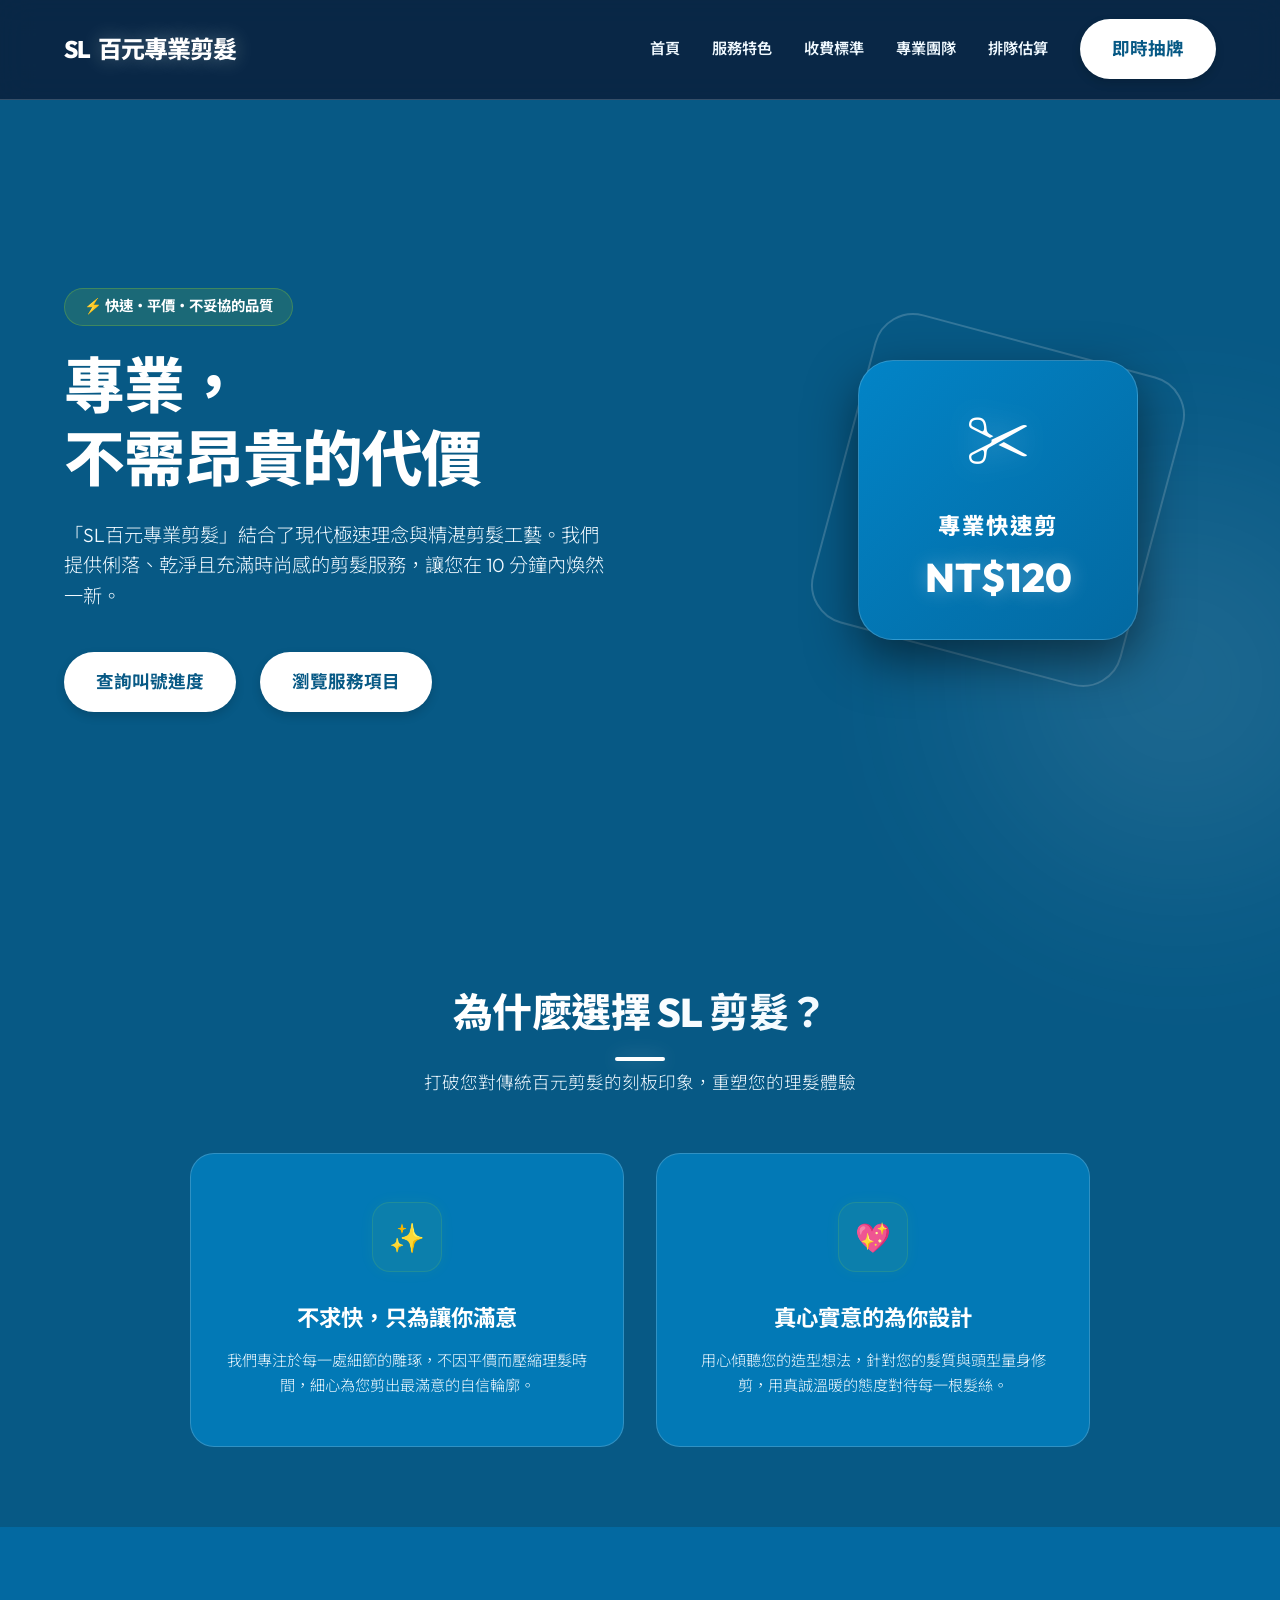
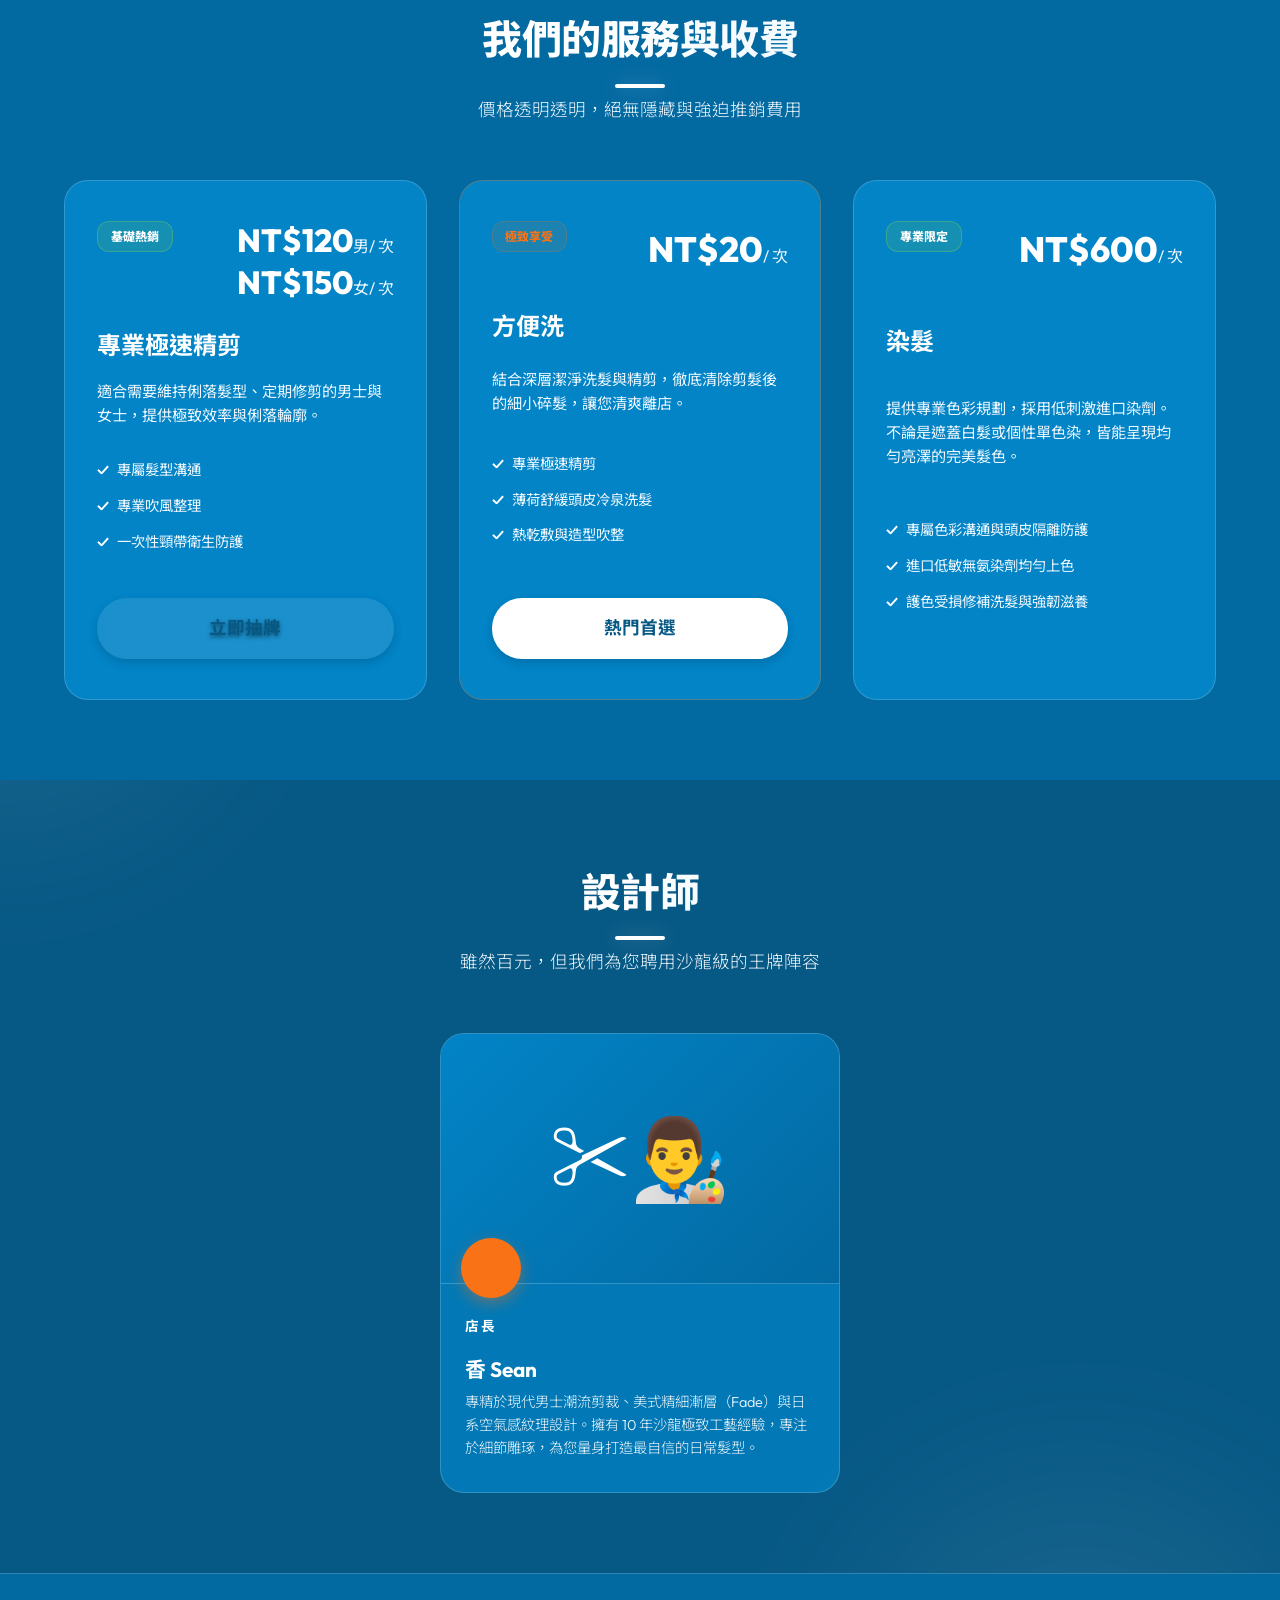
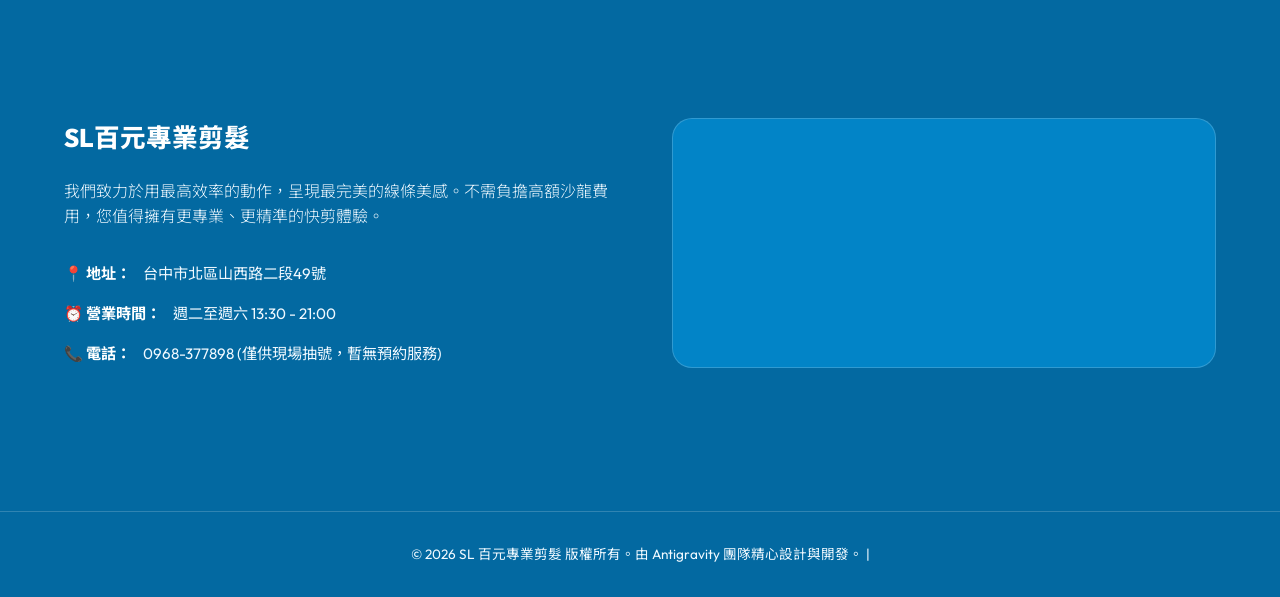
==== commit de61c107: "updata" ====
--- a/index.html
+++ b/index.html
@@ -22,8 +22,8 @@
         href="https://fonts.googleapis.com/css2?family=Outfit:wght@300;400;600;800&family=Noto+Sans+TC:wght@300;400;700&display=swap"
         rel="stylesheet">
 
-    <!-- 網頁視覺樣式設計 (CSS)：連結到我們自己寫的 style.css 檔案 -->
-    <link rel="stylesheet" href="./style.css">
+    <!-- 網頁視覺樣式設計 (CSS)：連結到我們自己寫的 style.css 檔案 (?v=1.1 是為了解決手機快取不更新的工程師技巧) -->
+    <link rel="stylesheet" href="./style.css?v=1.1">
 </head>
 
 <body>
--- a/style.css
+++ b/style.css
@@ -169,7 +169,6 @@
     /* 懸停時為淺灰白色 */
 }
 
-<<<<<<< HEAD
 .btn-secondary {
     background-color: rgba(255, 255, 255, 0.1);
     color: var(--text-primary);
@@ -186,24 +185,6 @@
     box-shadow: var(--shadow-neon);
     transform: translateY(-3px);
 }
-=======
-        .btn-secondary {
-            background-color: rgba(255, 255, 255, 0.1);
-            color: var(--text-primary);
-            border-color: rgba(255, 255, 255, 0.4);
-            backdrop-filter: blur(8px);
-            -webkit-backdrop-filter: blur(8px);
-            text-shadow: 0 2px 4px rgba(0, 0, 0, 0.5);
-        }
-
-        .btn-secondary:hover {
-            background-color: rgba(255, 255, 255, 0.2);
-            border-color: var(--color-accent);
-            color: var(--color-accent);
-            box-shadow: var(--shadow-neon);
-            transform: translateY(-3px);
-        }
->>>>>>> 982268208e9012d953adcbf5a5a7d2ddab600d54
 
 /* 按鈕點擊水波紋效果 */
 .ripple {
@@ -338,7 +319,8 @@
    排版上使用 display: grid; 來切割左右兩塊 (文字與圖片)，這是非常強大且好用的排版工具。
    ========================================================================== */
 .hero {
-    min-height: 100vh;
+    min-height: 100vh; /* 給舊版瀏覽器的備用方案 */
+    min-height: 100dvh; /* 專為 iOS Safari 等手機瀏覽器設計，自動扣除上下工具列 */
     display: flex;
     align-items: center;
     padding-top: 100px;
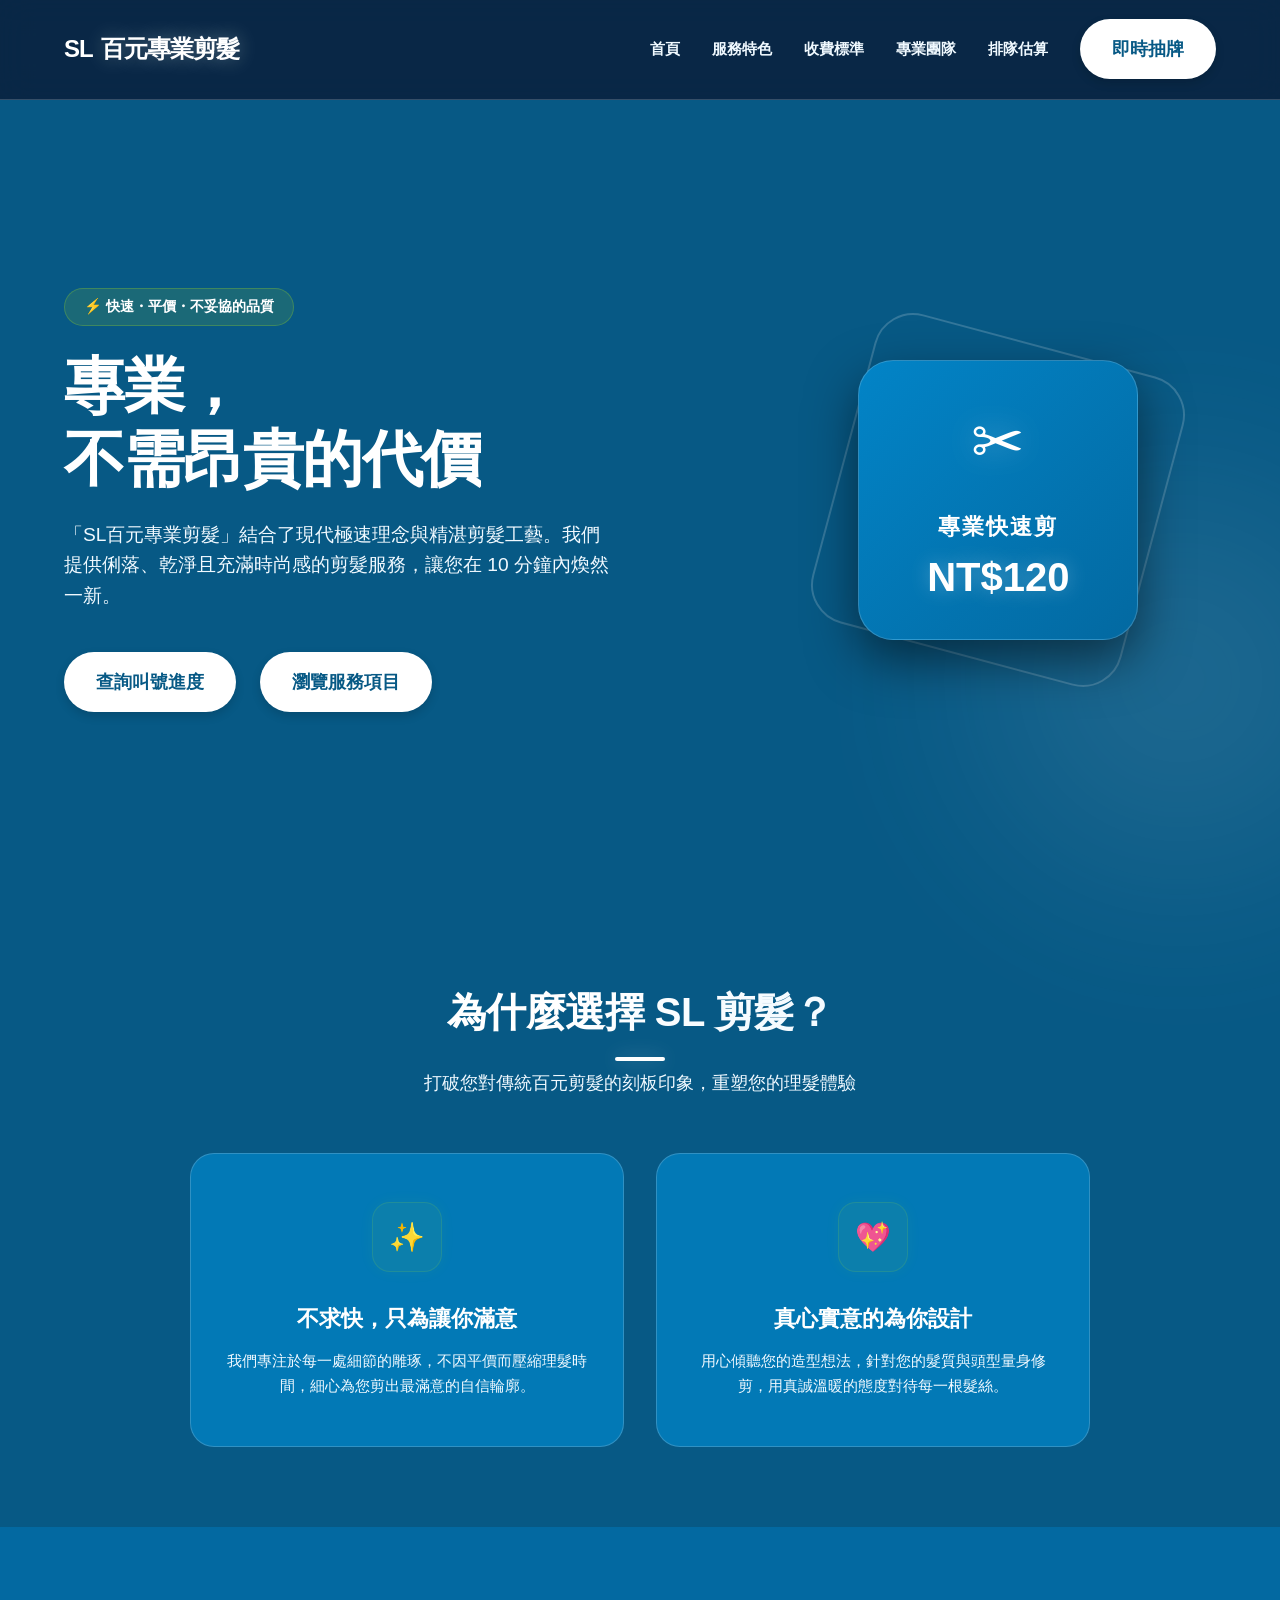
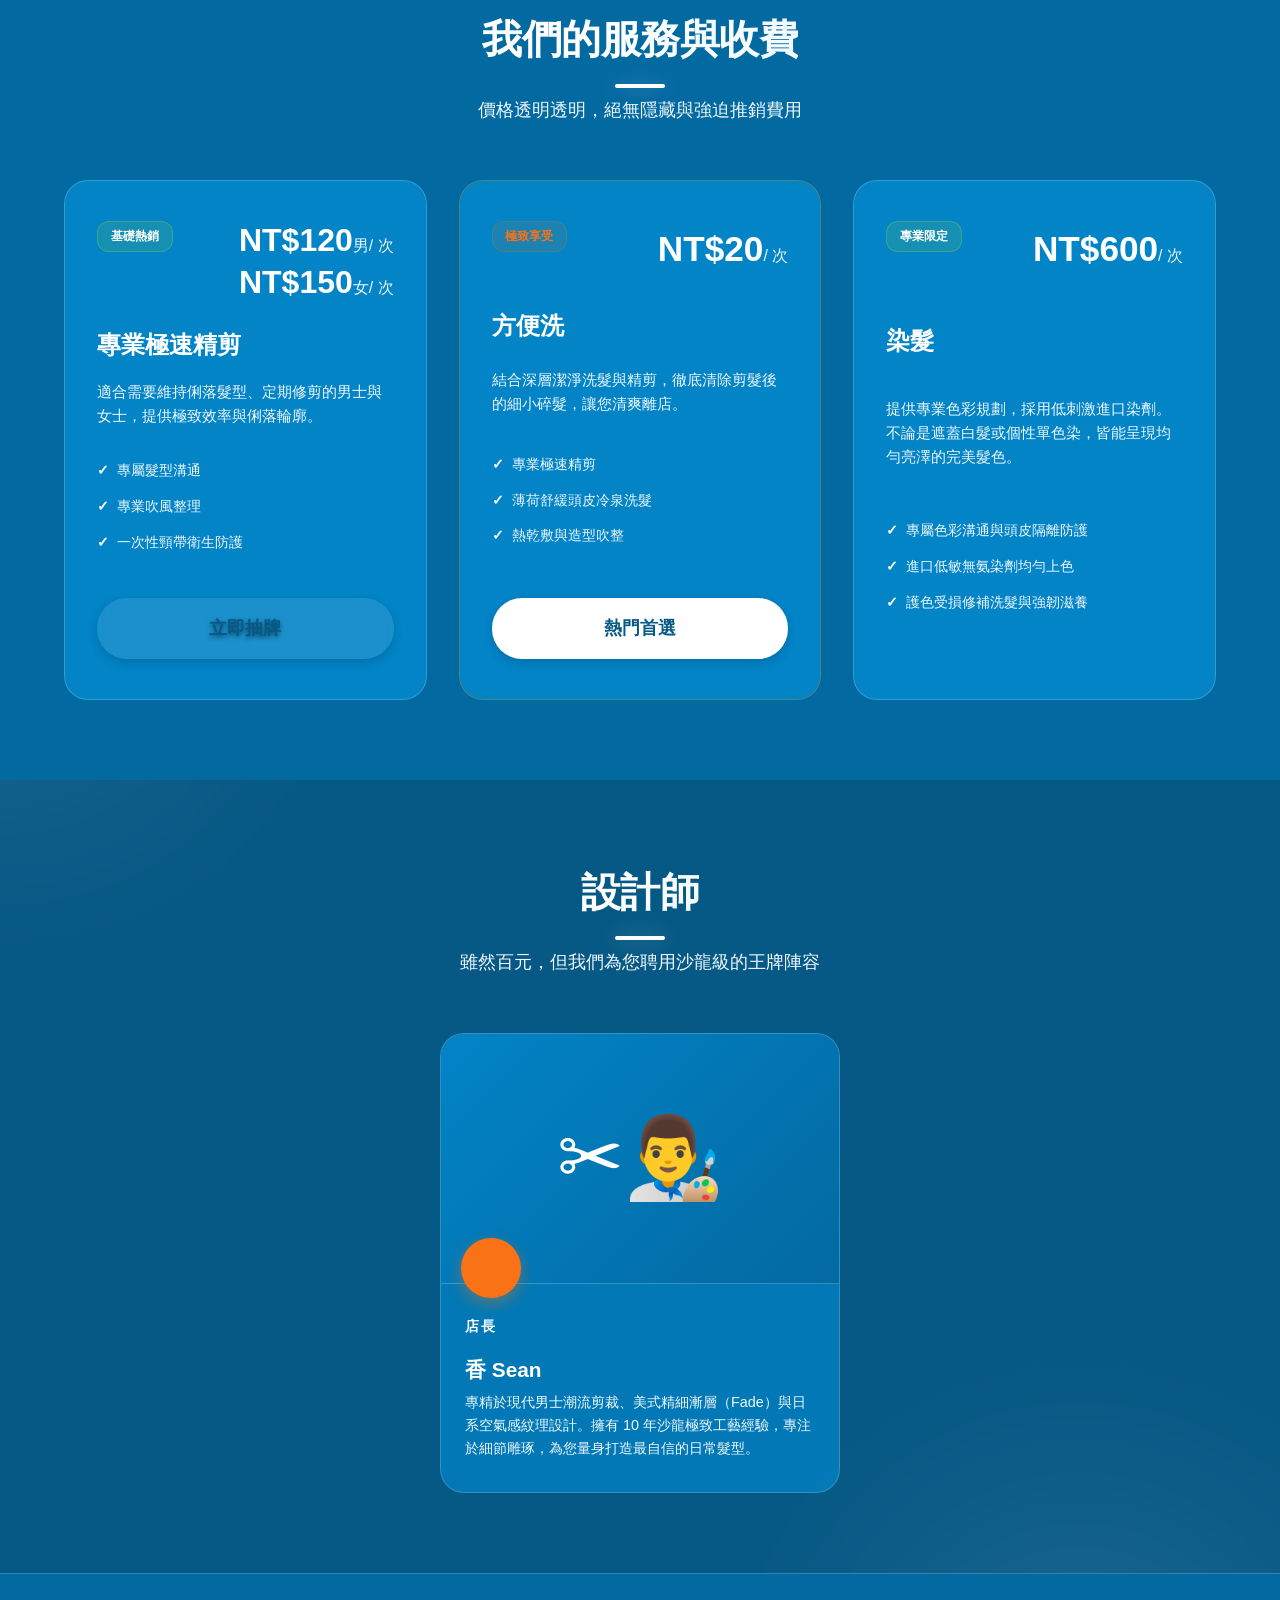
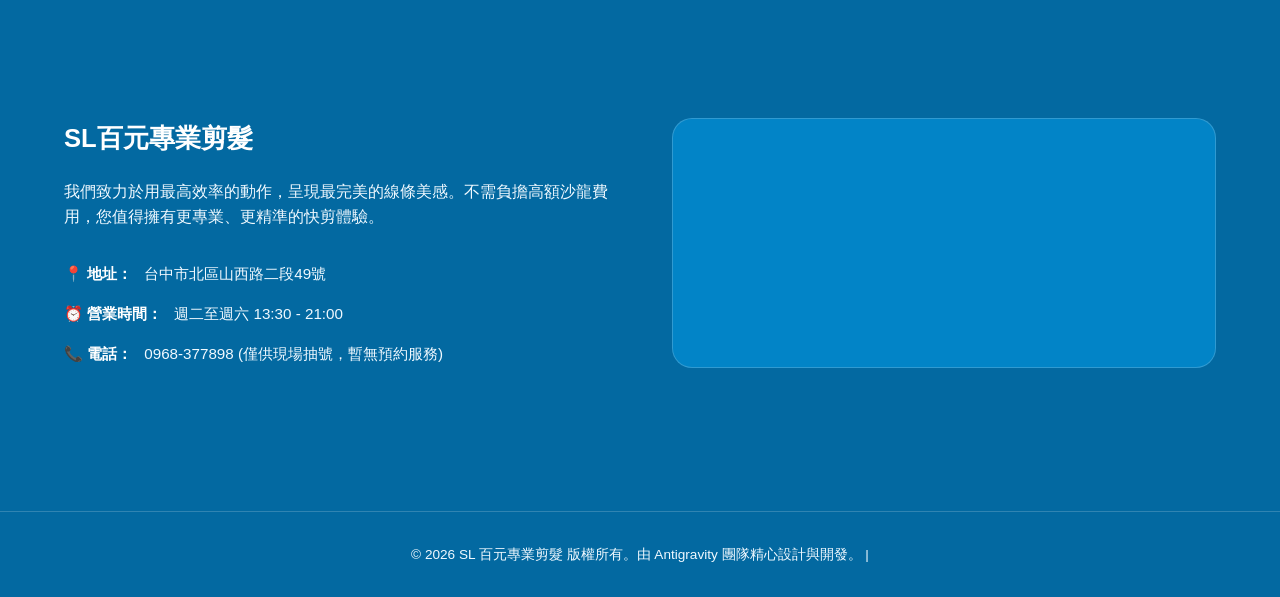
==== commit 0cefdfb0: "updata" ====
--- a/index.html
+++ b/index.html
@@ -6,14 +6,26 @@
     <!-- 設定網頁編碼為 UTF-8，確保中文字不會變成亂碼 -->
     <meta charset="UTF-8">
     <!-- 設定 viewport 讓網頁可以在手機等行動裝置上正常縮放排版 -->
-    <meta name="viewport" content="width=device-width, initial-scale=1.0, maximum-scale=1.0, user-scalable=no">
+    <meta name="viewport" content="width=device-width, initial-scale=1.0">
     <!-- 網頁標題，會顯示在瀏覽器的標籤頁上 -->
     <title>SL百元專業剪髮 | 極速、平價、時尚沙龍</title>
+
+    <!-- 資安防護設定 (Content Security Policy) -->
+    <meta http-equiv="Content-Security-Policy" content="default-src 'self'; font-src 'self' https://fonts.gstatic.com; style-src 'self' 'unsafe-inline' https://fonts.googleapis.com; script-src 'self' 'unsafe-inline'; img-src 'self' data: https:;">
 
     <!-- SEO 與 Meta 設定：幫助 Google 搜尋引擎了解這個網頁在做什麼 -->
     <meta name="description" content="SL百元專業剪髮提供最快、最專業的男士女士剪髮服務。只需120元，由擁有多年沙龍經驗的設計師為您量身打造完美輪廓。本站提供線上號碼牌即時等候時間估算。">
     <!-- 關鍵字設定，當有人搜尋這些字時比較容易找到我們 -->
     <meta name="keywords" content="SL剪髮, 百元剪髮, 快速剪髮, 台北剪髮, 平價沙龍, 排隊叫號">
+
+    <!-- Open Graph (OG) 社群分享標籤設定 -->
+    <meta property="og:title" content="SL百元專業剪髮 | 極速、平價、時尚沙龍">
+    <meta property="og:description" content="最快、最專業的男士女士剪髮服務。只需120元，即刻享有量身打造的完美輪廓。">
+    <meta property="og:type" content="website">
+    <meta property="og:image" content="https://sl.keroao.dpdns.org/og-preview.jpg">
+
+    <!-- 網頁小圖示 (Favicon) 避免瀏覽器報錯 -->
+    <link rel="icon" href="favicon.ico" type="image/x-icon">
 
     <!-- 引入 Google Fonts 提供的漂亮字體 (Outfit 負責英文與數字，Noto Sans TC 負責中文) -->
     <link rel="preconnect" href="https://fonts.googleapis.com">
@@ -22,8 +34,8 @@
         href="https://fonts.googleapis.com/css2?family=Outfit:wght@300;400;600;800&family=Noto+Sans+TC:wght@300;400;700&display=swap"
         rel="stylesheet">
 
-    <!-- 網頁視覺樣式設計 (CSS)：連結到我們自己寫的 style.css 檔案 (?v=1.1 是為了解決手機快取不更新的工程師技巧) -->
-    <link rel="stylesheet" href="./style.css?v=1.1">
+    <!-- 網頁視覺樣式設計 (CSS)：連結到我們自己寫的 style.css 檔案 -->
+    <link rel="stylesheet" href="./style.css">
 </head>
 
 <body>
@@ -239,13 +251,8 @@
             <!-- 右側 Google Maps 嵌入區塊 -->
             <!-- iframe 標籤可以在網頁裡面挖一個洞，用來顯示另一個網頁(這裡是 Google地圖) -->
             <div class="footer-map" aria-label="SL剪髮店面地圖" style="overflow: hidden;">
-                <iframe 
-                    width="100%" 
-                    height="100%" 
-                    frameborder="0" 
-                    style="border:0;" 
-                    src="https://maps.google.com/maps?q=台中市北區山西路二段49號&t=m&z=16&output=embed&iwloc=near" 
-                    allowfullscreen>
+                <iframe width="100%" height="100%" frameborder="0" style="border:0;"
+                    src="https://maps.google.com/maps?q=台中市北區山西路二段49號&t=m&z=16&output=embed&iwloc=near" allowfullscreen>
                 </iframe>
             </div>
         </div>
@@ -253,7 +260,7 @@
         <!-- 網頁最底部的版權宣告列 -->
         <div class="footer-bottom">
             <!-- &copy; 是一個特殊的 HTML 代碼，會顯示版權符號 © -->
-            <p>&copy; 2026 SL 百元專業剪髮 版權所有。由 Antigravity 團隊精心設計與開發。 | 
+            <p>&copy; 2026 SL 百元專業剪髮 版權所有。由 Antigravity 團隊精心設計與開發。 |
                 <!-- 移除公開的店長連結，改由直接輸入網址存取 -->
             </p>
         </div>
@@ -262,119 +269,8 @@
     <!-- ==========================================
          網頁互動邏輯 (內嵌 JavaScript)
          ========================================== -->
-    <script>
-        // DOMContentLoaded 代表等網頁 HTML 全部讀取完再執行，避免抓不到元素報錯
-        document.addEventListener('DOMContentLoaded', () => {
-            // try-catch 防護罩，避免程式錯誤導致整個畫面當掉
-            try {
-                // 啟動以下三個自訂函式
-                initHeaderScroll();
-                initMobileMenu();
-                initButtonRipples();
-            } catch (globalError) {
-                console.error('[CRITICAL] 網頁初始化失敗，請聯絡前端開發小組：', globalError);
-            }
-        });
-
-        // 1. 滾動時導覽列變色函式
-        function initHeaderScroll() {
-            const header = document.getElementById('mainHeader'); // 抓出 id="mainHeader" 的元素
-            if (!header) return; // 抓不到就終止
-
-            // 監聽網頁捲動事件
-            window.addEventListener('scroll', () => {
-                if (window.scrollY > 50) { // 如果網頁往下捲動超過 50 像素
-                    header.classList.add('header-scrolled'); // 幫它加上深色背景的 class
-                } else {
-                    header.classList.remove('header-scrolled'); // 恢復透明
-                }
-            });
-        }
-
-        // 2. 手機版收合選單邏輯 (漢堡按鈕)
-        function initMobileMenu() {
-            const navToggle = document.getElementById('menuToggleBtn'); // 漢堡按鈕
-            const navMenu = document.getElementById('navMenuList');     // 隱藏的選單清單
-
-            if (!navToggle || !navMenu) return; // 找不到就不執行
-
-            // 點擊漢堡按鈕時觸發
-            navToggle.addEventListener('click', (e) => {
-                e.stopPropagation(); // 阻止點擊事件擴散到整個網頁
-                
-                // 檢查目前是否為打開狀態
-                const isOpen = navMenu.style.display === 'flex';
-                if (isOpen) {
-                    navMenu.style.display = 'none'; // 隱藏
-                } else {
-                    // 打開選單，並強制加上一堆排版 CSS 設定
-                    navMenu.style.display = 'flex';
-                    navMenu.style.flexDirection = 'column'; // 直排
-                    navMenu.style.position = 'absolute';    // 浮動定位
-                    navMenu.style.top = '100%';             // 在導覽列的正下方
-                    navMenu.style.left = '0';
-                    navMenu.style.width = '100%';           // 全螢幕寬度
-                    navMenu.style.backgroundColor = 'rgba(3, 105, 161, 0.98)'; // 設定藍色背景
-                    navMenu.style.padding = '1.5rem';
-                    navMenu.style.borderBottom = '1px solid var(--glass-border)';
-                }
-            });
-
-            // 點擊選單內的任何連結時，自動幫客人把選單關起來 (避免選單擋住畫面)
-            navMenu.querySelectorAll('.nav-link').forEach(link => {
-                link.addEventListener('click', () => {
-                    if (window.innerWidth <= 768) { // 只在手機螢幕寬度時執行
-                        navMenu.style.display = 'none';
-                    }
-                });
-            });
-
-            // 點擊畫面外面的任何地方，如果選單是開著的，就自動關閉它
-            document.addEventListener('click', (e) => {
-                // 確定目前是手機寬度而且選單是打開的
-                if (window.innerWidth <= 768 && navMenu.style.display === 'flex') {
-                    // 如果點擊的地方既不是選單裡面，也不是漢堡按鈕
-                    if (!navMenu.contains(e.target) && !navToggle.contains(e.target)) {
-                        navMenu.style.display = 'none'; // 關閉選單
-                    }
-                }
-            });
-        }
-
-        // 3. 按鈕點擊水波紋效果 (Ripple)
-        // 這個特效會在按鈕裡面畫一個圓形，然後透過 CSS 放大變透明，製造水波漣漪的感覺
-        function initButtonRipples() {
-            // 找出網頁上所有套用 .btn 的按鈕
-            const buttons = document.querySelectorAll('.btn');
-            buttons.forEach(button => {
-                // 為每顆按鈕綁定點擊事件
-                button.addEventListener('click', function (e) {
-                    try {
-                        const circle = document.createElement('span'); // 產生一個空的 <span> 標籤
-                        // 計算圓形的直徑要多大 (拿按鈕寬或高最大的一邊)
-                        const diameter = Math.max(this.clientWidth, this.clientHeight);
-                        const radius = diameter / 2; // 計算半徑
-
-                        // 設定圓形的大小
-                        circle.style.width = circle.style.height = `${diameter}px`;
-                        // 根據滑鼠點擊螢幕的 XY 座標，減去按鈕本身在螢幕上的 XY 座標，算出圓形要出現的中心點
-                        circle.style.left = `${e.clientX - this.getBoundingClientRect().left - radius}px`;
-                        circle.style.top = `${e.clientY - this.getBoundingClientRect().top - radius}px`;
-                        circle.classList.add('ripple'); // 加上 ripple class 來啟動 CSS 動畫
-
-                        // 先把前一次點擊產生的舊水波紋清掉，避免累積太多造成網頁卡頓
-                        const ripple = this.querySelector('.ripple');
-                        if (ripple) ripple.remove();
-
-                        // 把畫好的圓形加到按鈕裡面
-                        this.appendChild(circle);
-                    } catch (err) {
-                        console.error('[Error] 無法繪製水波紋特效：', err);
-                    }
-                });
-            });
-        }
-    </script>
+    <!-- 引入共用的前端互動邏輯 (app.js) -->
+    <script src="./app.js"></script>
 </body>
 
 </html>
--- a/style.css
+++ b/style.css
@@ -49,16 +49,12 @@
     /* 點擊導覽列時平滑滾動 */
 }
 
-html, body {
-    overflow-x: hidden;
-    width: 100%;
-}
-
 body {
     font-family: var(--font-sans);
     background-color: var(--bg-main);
     color: var(--text-primary);
     line-height: 1.6;
+    overflow-x: hidden;
     position: relative;
 }
 
@@ -319,8 +315,7 @@
    排版上使用 display: grid; 來切割左右兩塊 (文字與圖片)，這是非常強大且好用的排版工具。
    ========================================================================== */
 .hero {
-    min-height: 100vh; /* 給舊版瀏覽器的備用方案 */
-    min-height: 100dvh; /* 專為 iOS Safari 等手機瀏覽器設計，自動扣除上下工具列 */
+    min-height: 100vh;
     display: flex;
     align-items: center;
     padding-top: 100px;
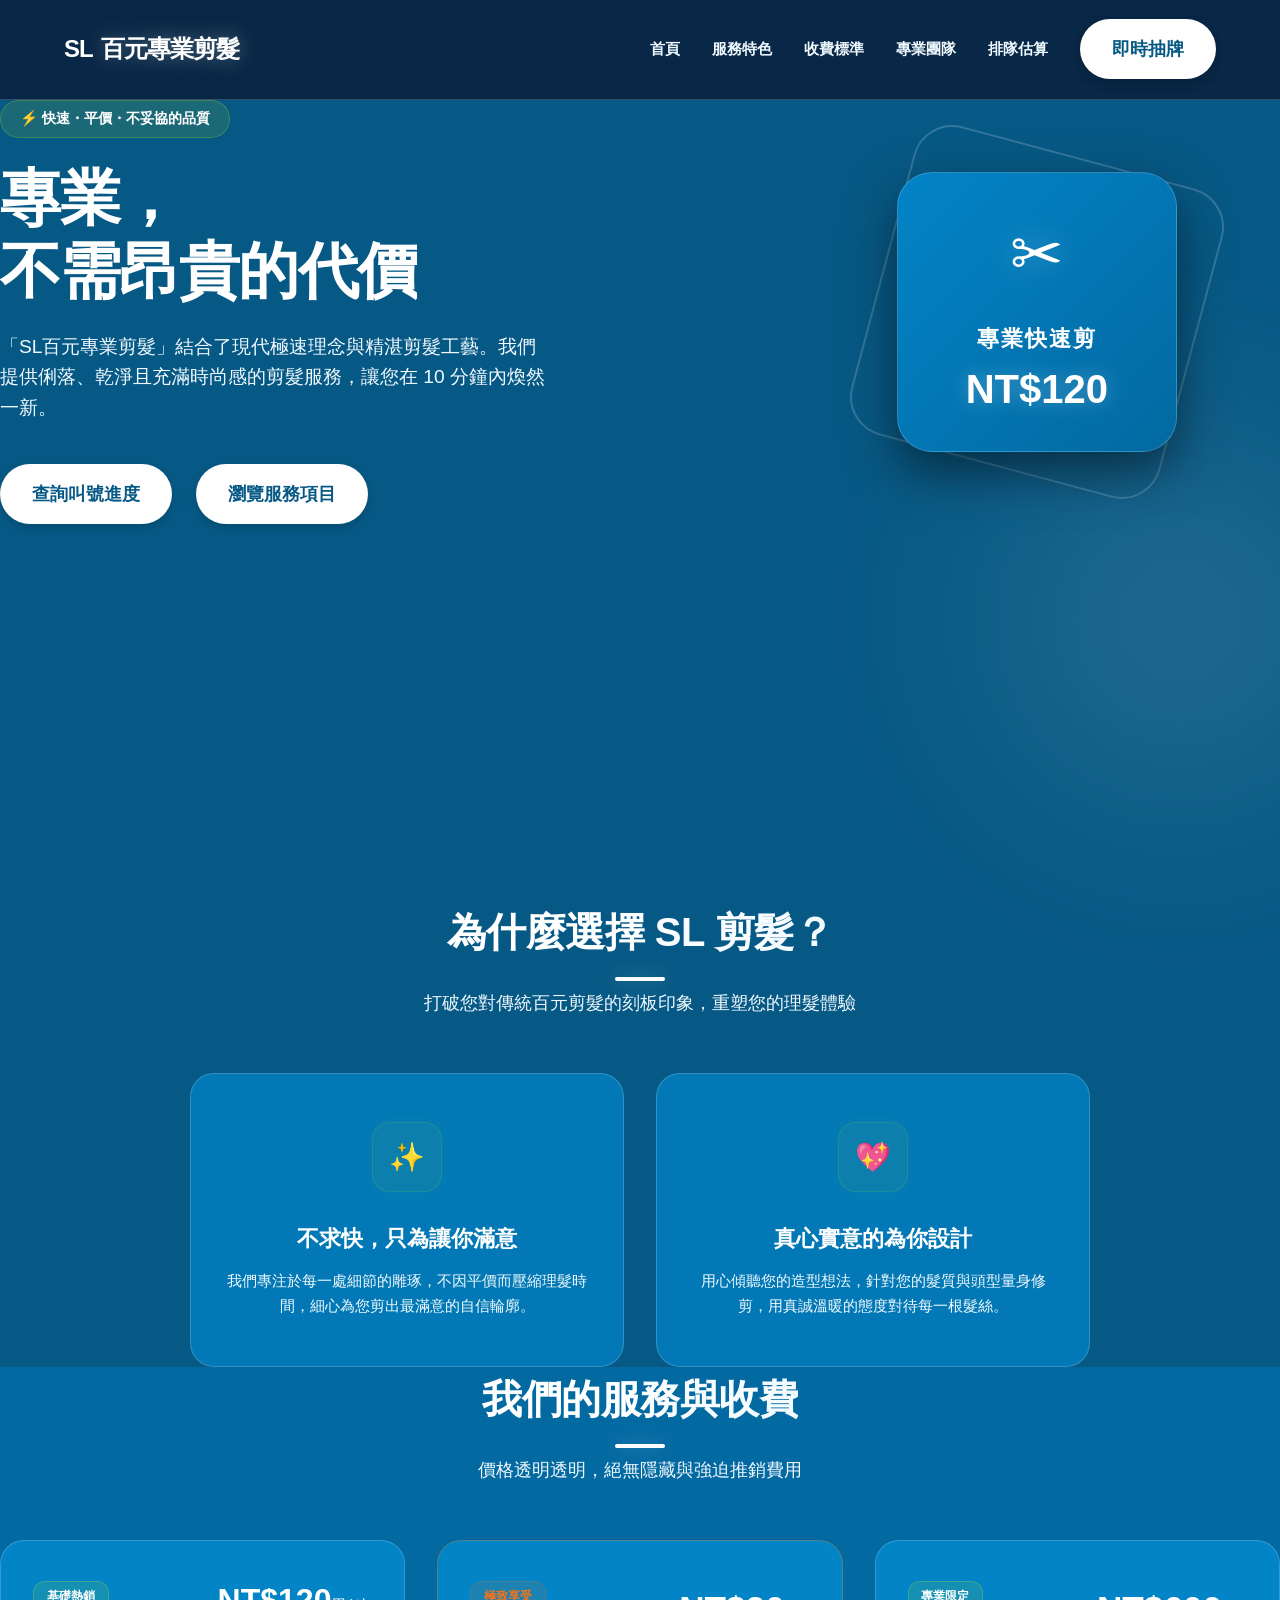
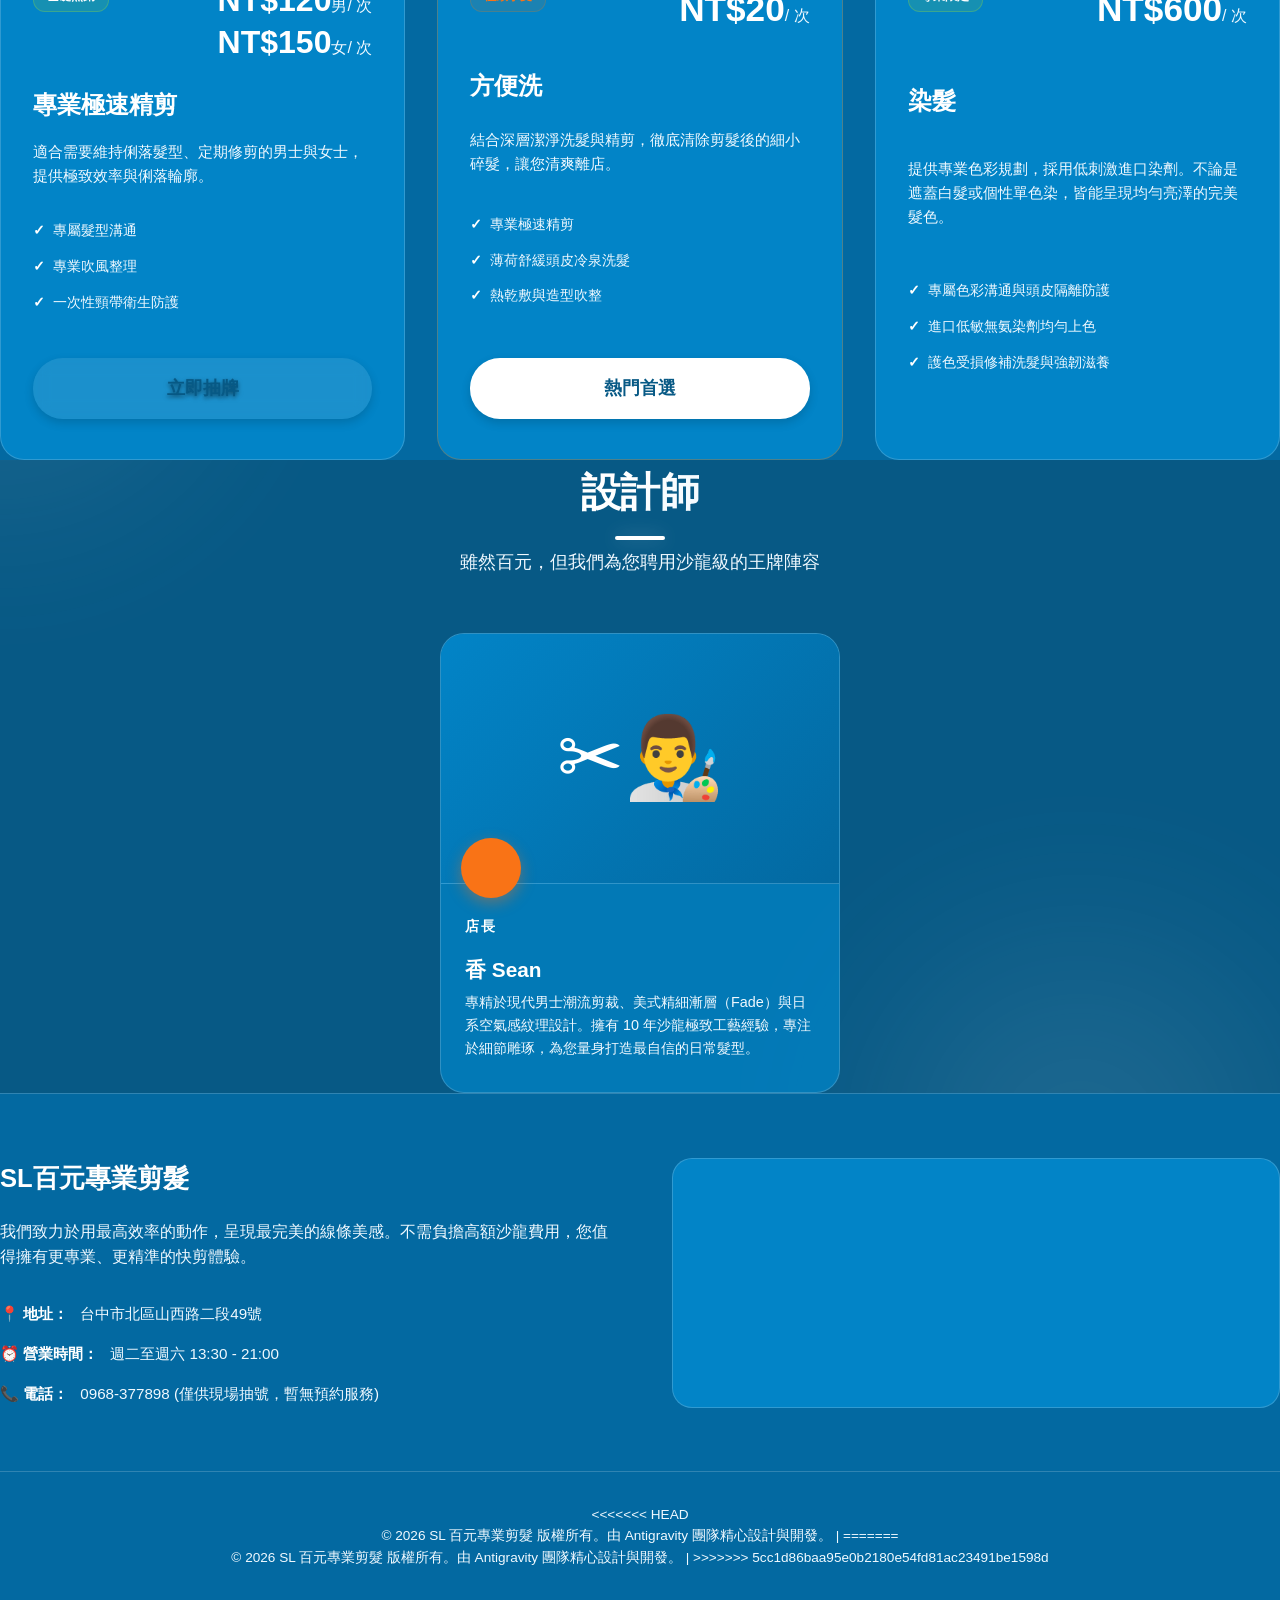
==== commit 89021312: "updata" ====
--- a/index.html
+++ b/index.html
@@ -6,7 +6,7 @@
     <!-- 設定網頁編碼為 UTF-8，確保中文字不會變成亂碼 -->
     <meta charset="UTF-8">
     <!-- 設定 viewport 讓網頁可以在手機等行動裝置上正常縮放排版 -->
-    <meta name="viewport" content="width=device-width, initial-scale=1.0">
+    <meta name="viewport" content="width=device-width, initial-scale=1.0, maximum-scale=1.0, user-scalable=no">
     <!-- 網頁標題，會顯示在瀏覽器的標籤頁上 -->
     <title>SL百元專業剪髮 | 極速、平價、時尚沙龍</title>
 
@@ -34,8 +34,8 @@
         href="https://fonts.googleapis.com/css2?family=Outfit:wght@300;400;600;800&family=Noto+Sans+TC:wght@300;400;700&display=swap"
         rel="stylesheet">
 
-    <!-- 網頁視覺樣式設計 (CSS)：連結到我們自己寫的 style.css 檔案 -->
-    <link rel="stylesheet" href="./style.css">
+    <!-- 網頁視覺樣式設計 (CSS)：連結到我們自己寫的 style.css 檔案 (?v=1.1 是為了解決手機快取不更新的工程師技巧) -->
+    <link rel="stylesheet" href="./style.css?v=1.1">
 </head>
 
 <body>
@@ -260,7 +260,11 @@
         <!-- 網頁最底部的版權宣告列 -->
         <div class="footer-bottom">
             <!-- &copy; 是一個特殊的 HTML 代碼，會顯示版權符號 © -->
+<<<<<<< HEAD
             <p>&copy; 2026 SL 百元專業剪髮 版權所有。由 Antigravity 團隊精心設計與開發。 |
+=======
+            <p>&copy; 2026 SL 百元專業剪髮 版權所有。由 Antigravity 團隊精心設計與開發。 | 
+>>>>>>> 5cc1d86baa95e0b2180e54fd81ac23491be1598d
                 <!-- 移除公開的店長連結，改由直接輸入網址存取 -->
             </p>
         </div>
--- a/style.css
+++ b/style.css
@@ -49,6 +49,7 @@
     /* 點擊導覽列時平滑滾動 */
 }
 
+<<<<<<< HEAD
 body {
     font-family: var(--font-sans);
     background-color: var(--bg-main);
@@ -86,6 +87,49 @@
     right: -100px;
 }
 
+=======
+html, body {
+    overflow-x: hidden;
+    width: 100%;
+}
+
+body {
+    font-family: var(--font-sans);
+    background-color: var(--bg-main);
+    color: var(--text-primary);
+    line-height: 1.6;
+    position: relative;
+}
+
+/* 背景動態微光裝飾 */
+.ambient-glow {
+    position: absolute;
+    width: 600px;
+    height: 600px;
+    background: radial-gradient(circle, var(--color-accent-glow) 0%, rgba(11, 19, 43, 0) 70%);
+    filter: blur(80px);
+    border-radius: 50%;
+    z-index: -1;
+    pointer-events: none;
+    opacity: 0.4;
+}
+
+.glow-1 {
+    top: 10%;
+    right: -200px;
+}
+
+.glow-2 {
+    top: 50%;
+    left: -300px;
+}
+
+.glow-3 {
+    bottom: 5%;
+    right: -100px;
+}
+
+>>>>>>> 5cc1d86baa95e0b2180e54fd81ac23491be1598d
 /* ==========================================================================
    2. 常用元件與排版 (Layout) (教學註解)
    --------------------------------------------------------------------------
@@ -315,7 +359,12 @@
    排版上使用 display: grid; 來切割左右兩塊 (文字與圖片)，這是非常強大且好用的排版工具。
    ========================================================================== */
 .hero {
+<<<<<<< HEAD
     min-height: 100vh;
+=======
+    min-height: 100vh; /* 給舊版瀏覽器的備用方案 */
+    min-height: 100dvh; /* 專為 iOS Safari 等手機瀏覽器設計，自動扣除上下工具列 */
+>>>>>>> 5cc1d86baa95e0b2180e54fd81ac23491be1598d
     display: flex;
     align-items: center;
     padding-top: 100px;
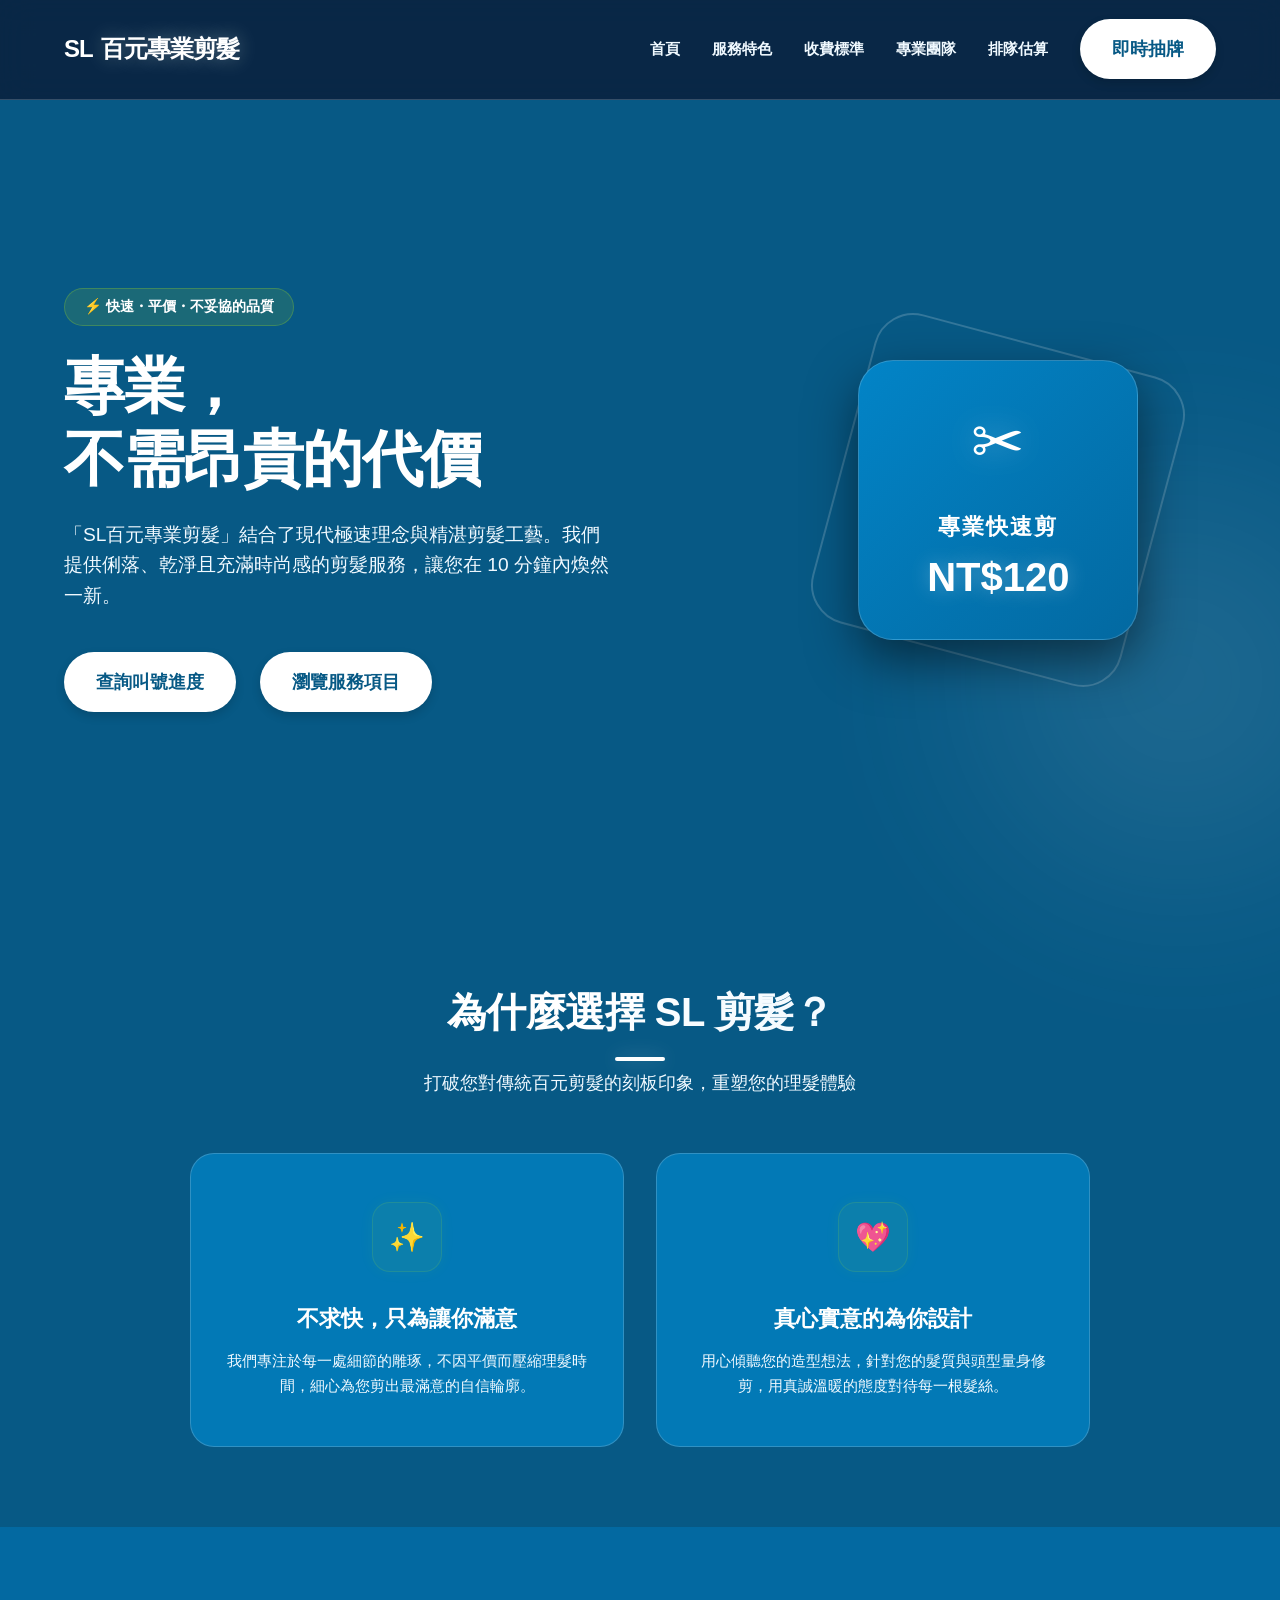
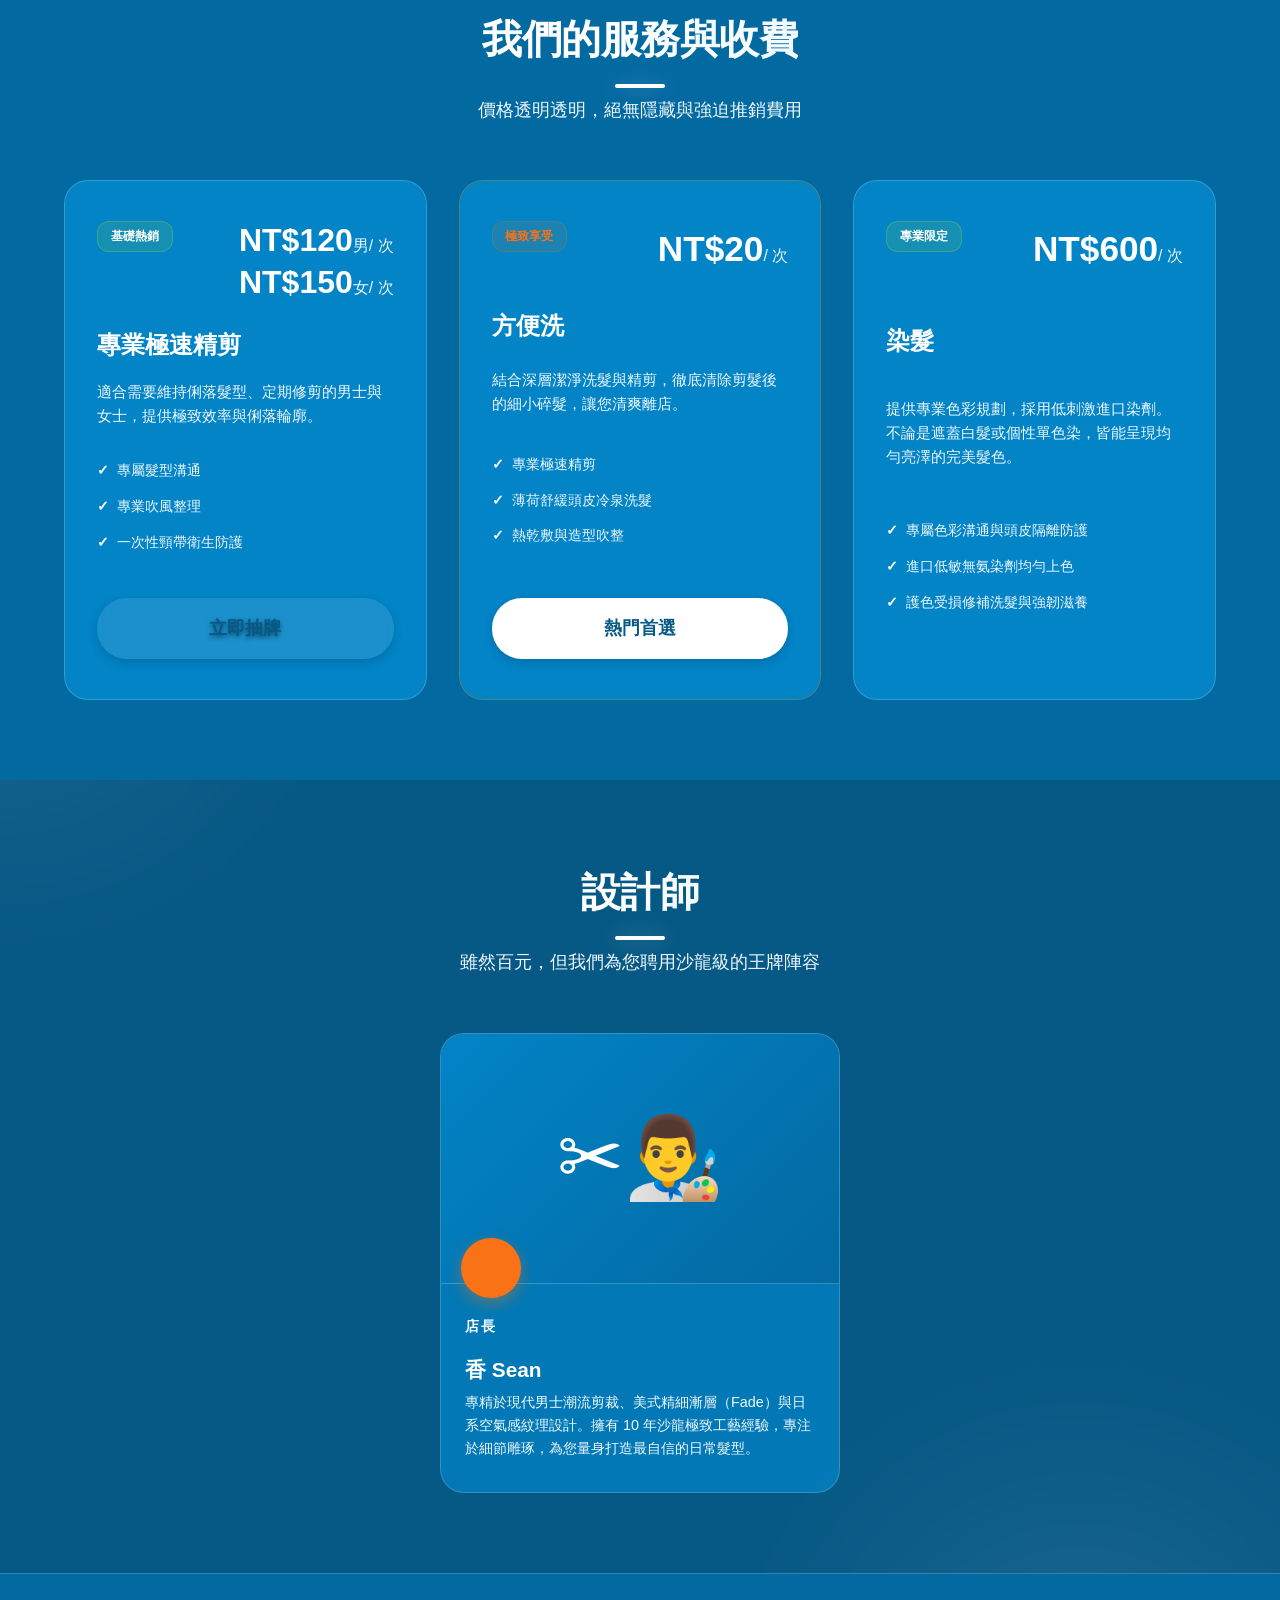
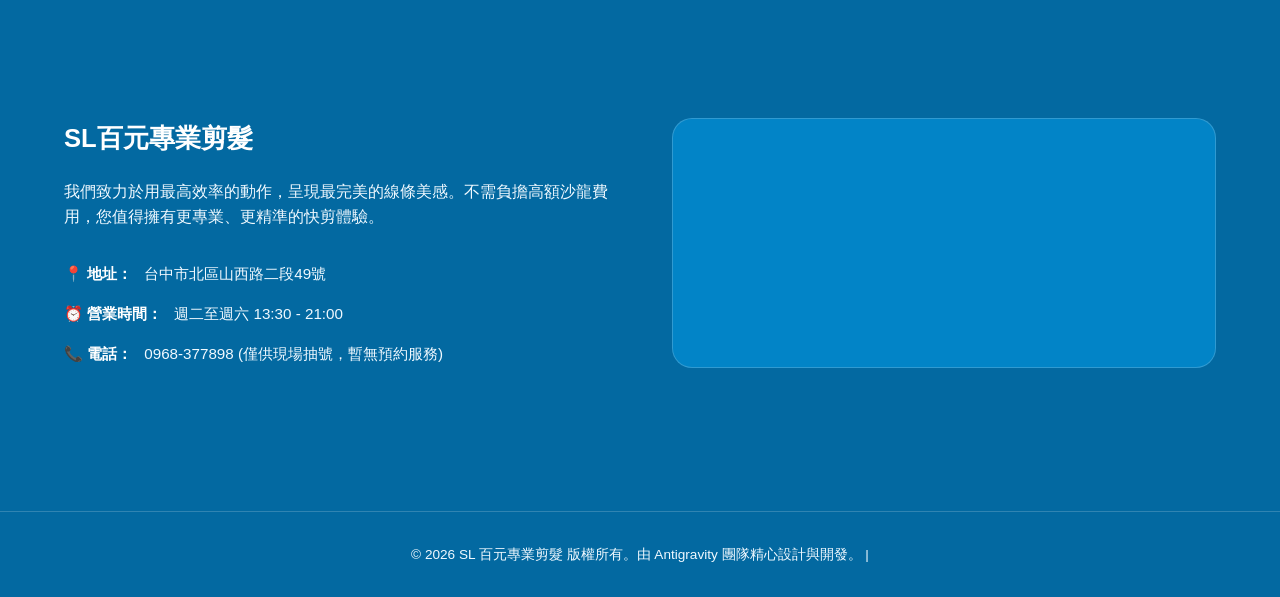
==== commit e15c843e: "updata" ====
--- a/index.html
+++ b/index.html
@@ -6,7 +6,7 @@
     <!-- 設定網頁編碼為 UTF-8，確保中文字不會變成亂碼 -->
     <meta charset="UTF-8">
     <!-- 設定 viewport 讓網頁可以在手機等行動裝置上正常縮放排版 -->
-    <meta name="viewport" content="width=device-width, initial-scale=1.0, maximum-scale=1.0, user-scalable=no">
+    <meta name="viewport" content="width=device-width, initial-scale=1.0">
     <!-- 網頁標題，會顯示在瀏覽器的標籤頁上 -->
     <title>SL百元專業剪髮 | 極速、平價、時尚沙龍</title>
 
@@ -34,8 +34,8 @@
         href="https://fonts.googleapis.com/css2?family=Outfit:wght@300;400;600;800&family=Noto+Sans+TC:wght@300;400;700&display=swap"
         rel="stylesheet">
 
-    <!-- 網頁視覺樣式設計 (CSS)：連結到我們自己寫的 style.css 檔案 (?v=1.1 是為了解決手機快取不更新的工程師技巧) -->
-    <link rel="stylesheet" href="./style.css?v=1.1">
+    <!-- 網頁視覺樣式設計 (CSS)：連結到我們自己寫的 style.css 檔案 -->
+    <link rel="stylesheet" href="./style.css">
 </head>
 
 <body>
@@ -260,11 +260,7 @@
         <!-- 網頁最底部的版權宣告列 -->
         <div class="footer-bottom">
             <!-- &copy; 是一個特殊的 HTML 代碼，會顯示版權符號 © -->
-<<<<<<< HEAD
             <p>&copy; 2026 SL 百元專業剪髮 版權所有。由 Antigravity 團隊精心設計與開發。 |
-=======
-            <p>&copy; 2026 SL 百元專業剪髮 版權所有。由 Antigravity 團隊精心設計與開發。 | 
->>>>>>> 5cc1d86baa95e0b2180e54fd81ac23491be1598d
                 <!-- 移除公開的店長連結，改由直接輸入網址存取 -->
             </p>
         </div>
--- a/style.css
+++ b/style.css
@@ -49,7 +49,6 @@
     /* 點擊導覽列時平滑滾動 */
 }
 
-<<<<<<< HEAD
 body {
     font-family: var(--font-sans);
     background-color: var(--bg-main);
@@ -87,49 +86,6 @@
     right: -100px;
 }
 
-=======
-html, body {
-    overflow-x: hidden;
-    width: 100%;
-}
-
-body {
-    font-family: var(--font-sans);
-    background-color: var(--bg-main);
-    color: var(--text-primary);
-    line-height: 1.6;
-    position: relative;
-}
-
-/* 背景動態微光裝飾 */
-.ambient-glow {
-    position: absolute;
-    width: 600px;
-    height: 600px;
-    background: radial-gradient(circle, var(--color-accent-glow) 0%, rgba(11, 19, 43, 0) 70%);
-    filter: blur(80px);
-    border-radius: 50%;
-    z-index: -1;
-    pointer-events: none;
-    opacity: 0.4;
-}
-
-.glow-1 {
-    top: 10%;
-    right: -200px;
-}
-
-.glow-2 {
-    top: 50%;
-    left: -300px;
-}
-
-.glow-3 {
-    bottom: 5%;
-    right: -100px;
-}
-
->>>>>>> 5cc1d86baa95e0b2180e54fd81ac23491be1598d
 /* ==========================================================================
    2. 常用元件與排版 (Layout) (教學註解)
    --------------------------------------------------------------------------
@@ -359,12 +315,7 @@
    排版上使用 display: grid; 來切割左右兩塊 (文字與圖片)，這是非常強大且好用的排版工具。
    ========================================================================== */
 .hero {
-<<<<<<< HEAD
     min-height: 100vh;
-=======
-    min-height: 100vh; /* 給舊版瀏覽器的備用方案 */
-    min-height: 100dvh; /* 專為 iOS Safari 等手機瀏覽器設計，自動扣除上下工具列 */
->>>>>>> 5cc1d86baa95e0b2180e54fd81ac23491be1598d
     display: flex;
     align-items: center;
     padding-top: 100px;
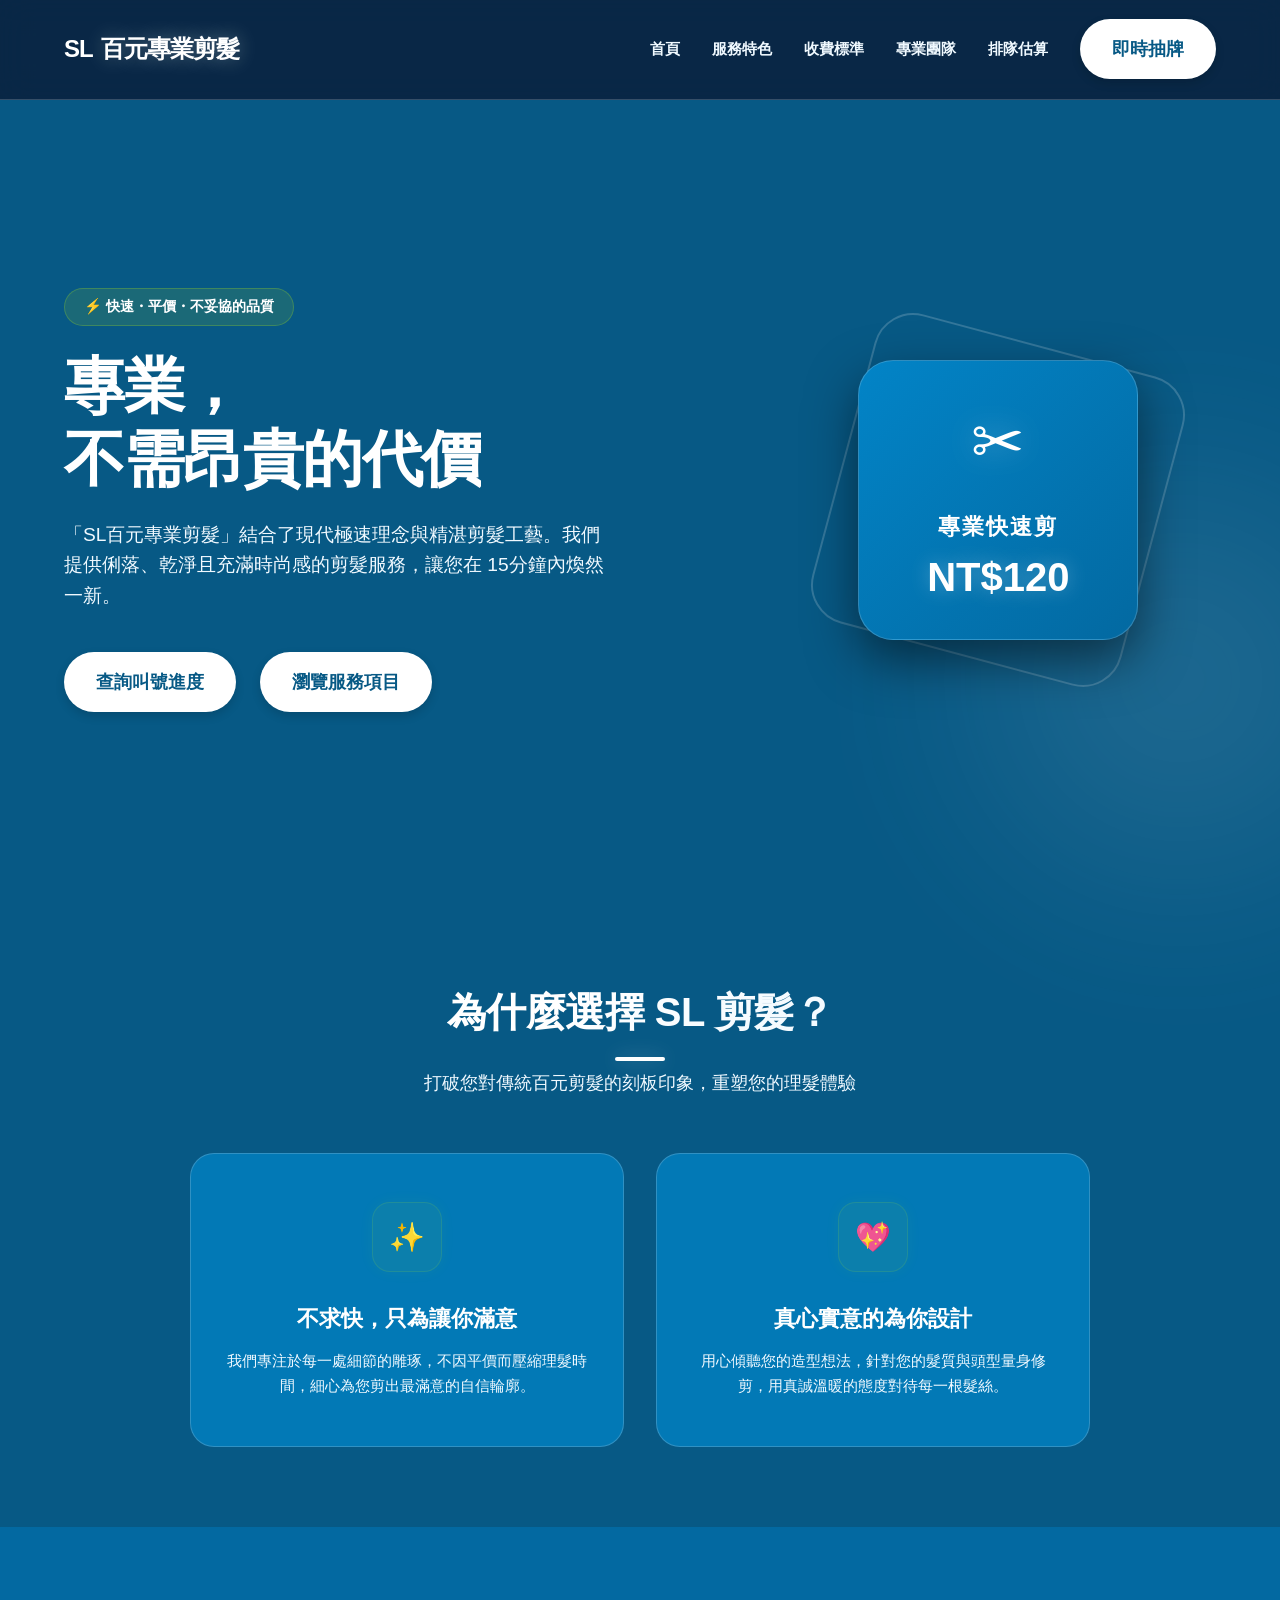
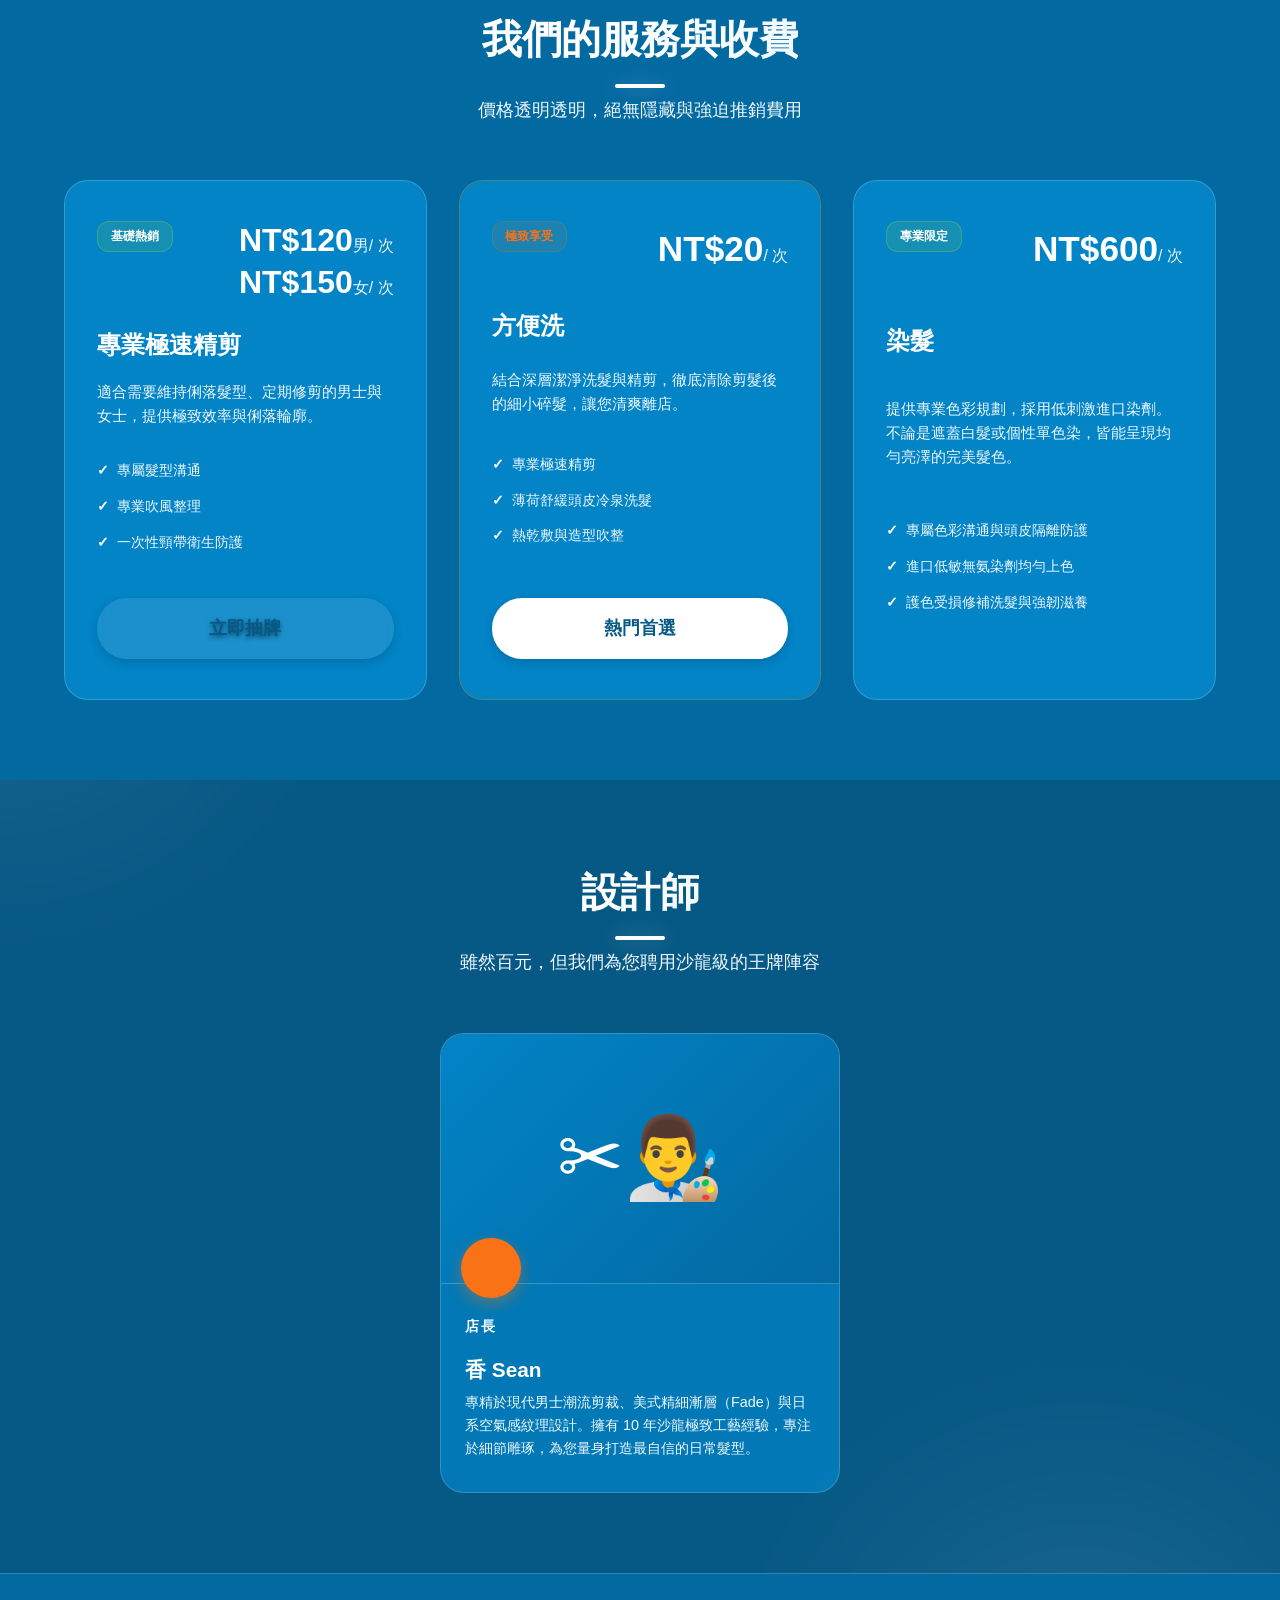
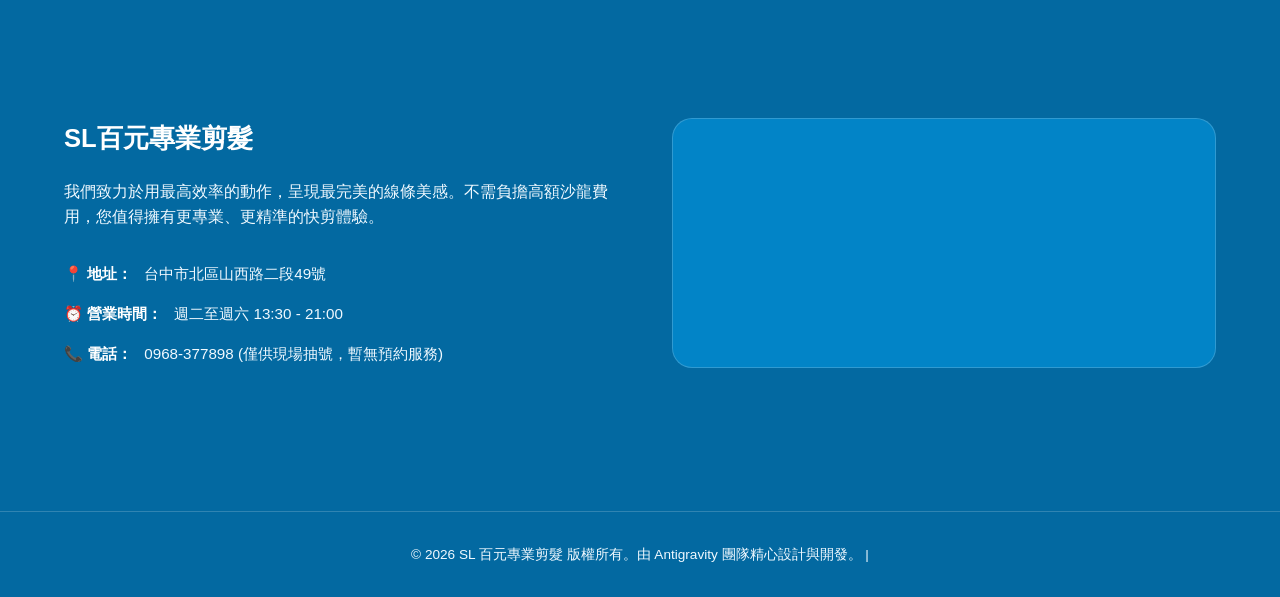
==== commit 1620eade: "Update index.html" ====
--- a/index.html
+++ b/index.html
@@ -6,12 +6,12 @@
     <!-- 設定網頁編碼為 UTF-8，確保中文字不會變成亂碼 -->
     <meta charset="UTF-8">
     <!-- 設定 viewport 讓網頁可以在手機等行動裝置上正常縮放排版 -->
-    <meta name="viewport" content="width=device-width, initial-scale=1.0">
+    <meta name="viewport" content="width=device-width, initial-scale=1.0, maximum-scale=1.0, user-scalable=no">
     <!-- 網頁標題，會顯示在瀏覽器的標籤頁上 -->
     <title>SL百元專業剪髮 | 極速、平價、時尚沙龍</title>
 
     <!-- 資安防護設定 (Content Security Policy) -->
-    <meta http-equiv="Content-Security-Policy" content="default-src 'self'; font-src 'self' https://fonts.gstatic.com; style-src 'self' 'unsafe-inline' https://fonts.googleapis.com; script-src 'self' 'unsafe-inline'; img-src 'self' data: https:;">
+    <meta http-equiv="Content-Security-Policy" content="default-src 'self'; font-src 'self' https://fonts.gstatic.com; style-src 'self' 'unsafe-inline' https://fonts.googleapis.com; script-src 'self' 'unsafe-inline'; img-src 'self' data: https:; frame-src 'self' https://maps.google.com https://www.google.com;">
 
     <!-- SEO 與 Meta 設定：幫助 Google 搜尋引擎了解這個網頁在做什麼 -->
     <meta name="description" content="SL百元專業剪髮提供最快、最專業的男士女士剪髮服務。只需120元，由擁有多年沙龍經驗的設計師為您量身打造完美輪廓。本站提供線上號碼牌即時等候時間估算。">
@@ -34,8 +34,8 @@
         href="https://fonts.googleapis.com/css2?family=Outfit:wght@300;400;600;800&family=Noto+Sans+TC:wght@300;400;700&display=swap"
         rel="stylesheet">
 
-    <!-- 網頁視覺樣式設計 (CSS)：連結到我們自己寫的 style.css 檔案 -->
-    <link rel="stylesheet" href="./style.css">
+    <!-- 網頁視覺樣式設計 (CSS)：連結到我們自己寫的 style.css 檔案 (?v=1.1 是為了解決手機快取不更新的工程師技巧) -->
+    <link rel="stylesheet" href="./style.css?v=1.1">
 </head>
 
 <body>
@@ -90,7 +90,7 @@
                 <h1>專業，<br>不需昂貴的<span>代價</span></h1>
                 <!-- 品牌簡介 -->
                 <p>
-                    「SL百元專業剪髮」結合了現代極速理念與精湛剪髮工藝。我們提供俐落、乾淨且充滿時尚感的剪髮服務，讓您在 10 分鐘內煥然一新。
+                    「SL百元專業剪髮」結合了現代極速理念與精湛剪髮工藝。我們提供俐落、乾淨且充滿時尚感的剪髮服務，讓您在 15分鐘內煥然一新。
                 </p>
                 <!-- 兩個行動呼籲按鈕 (Call to Action) -->
                 <div class="hero-actions">
@@ -260,6 +260,7 @@
         <!-- 網頁最底部的版權宣告列 -->
         <div class="footer-bottom">
             <!-- &copy; 是一個特殊的 HTML 代碼，會顯示版權符號 © -->
+
             <p>&copy; 2026 SL 百元專業剪髮 版權所有。由 Antigravity 團隊精心設計與開發。 |
                 <!-- 移除公開的店長連結，改由直接輸入網址存取 -->
             </p>
--- a/style.css
+++ b/style.css
@@ -49,6 +49,11 @@
     /* 點擊導覽列時平滑滾動 */
 }
 
+html, body {
+    overflow-x: hidden;
+    width: 100%;
+}
+
 body {
     font-family: var(--font-sans);
     background-color: var(--bg-main);
@@ -315,7 +320,8 @@
    排版上使用 display: grid; 來切割左右兩塊 (文字與圖片)，這是非常強大且好用的排版工具。
    ========================================================================== */
 .hero {
-    min-height: 100vh;
+    min-height: 100vh; /* 給舊版瀏覽器的備用方案 */
+    min-height: 100dvh; /* 專為 iOS Safari 等手機瀏覽器設計，自動扣除上下工具列 */
     display: flex;
     align-items: center;
     padding-top: 100px;
